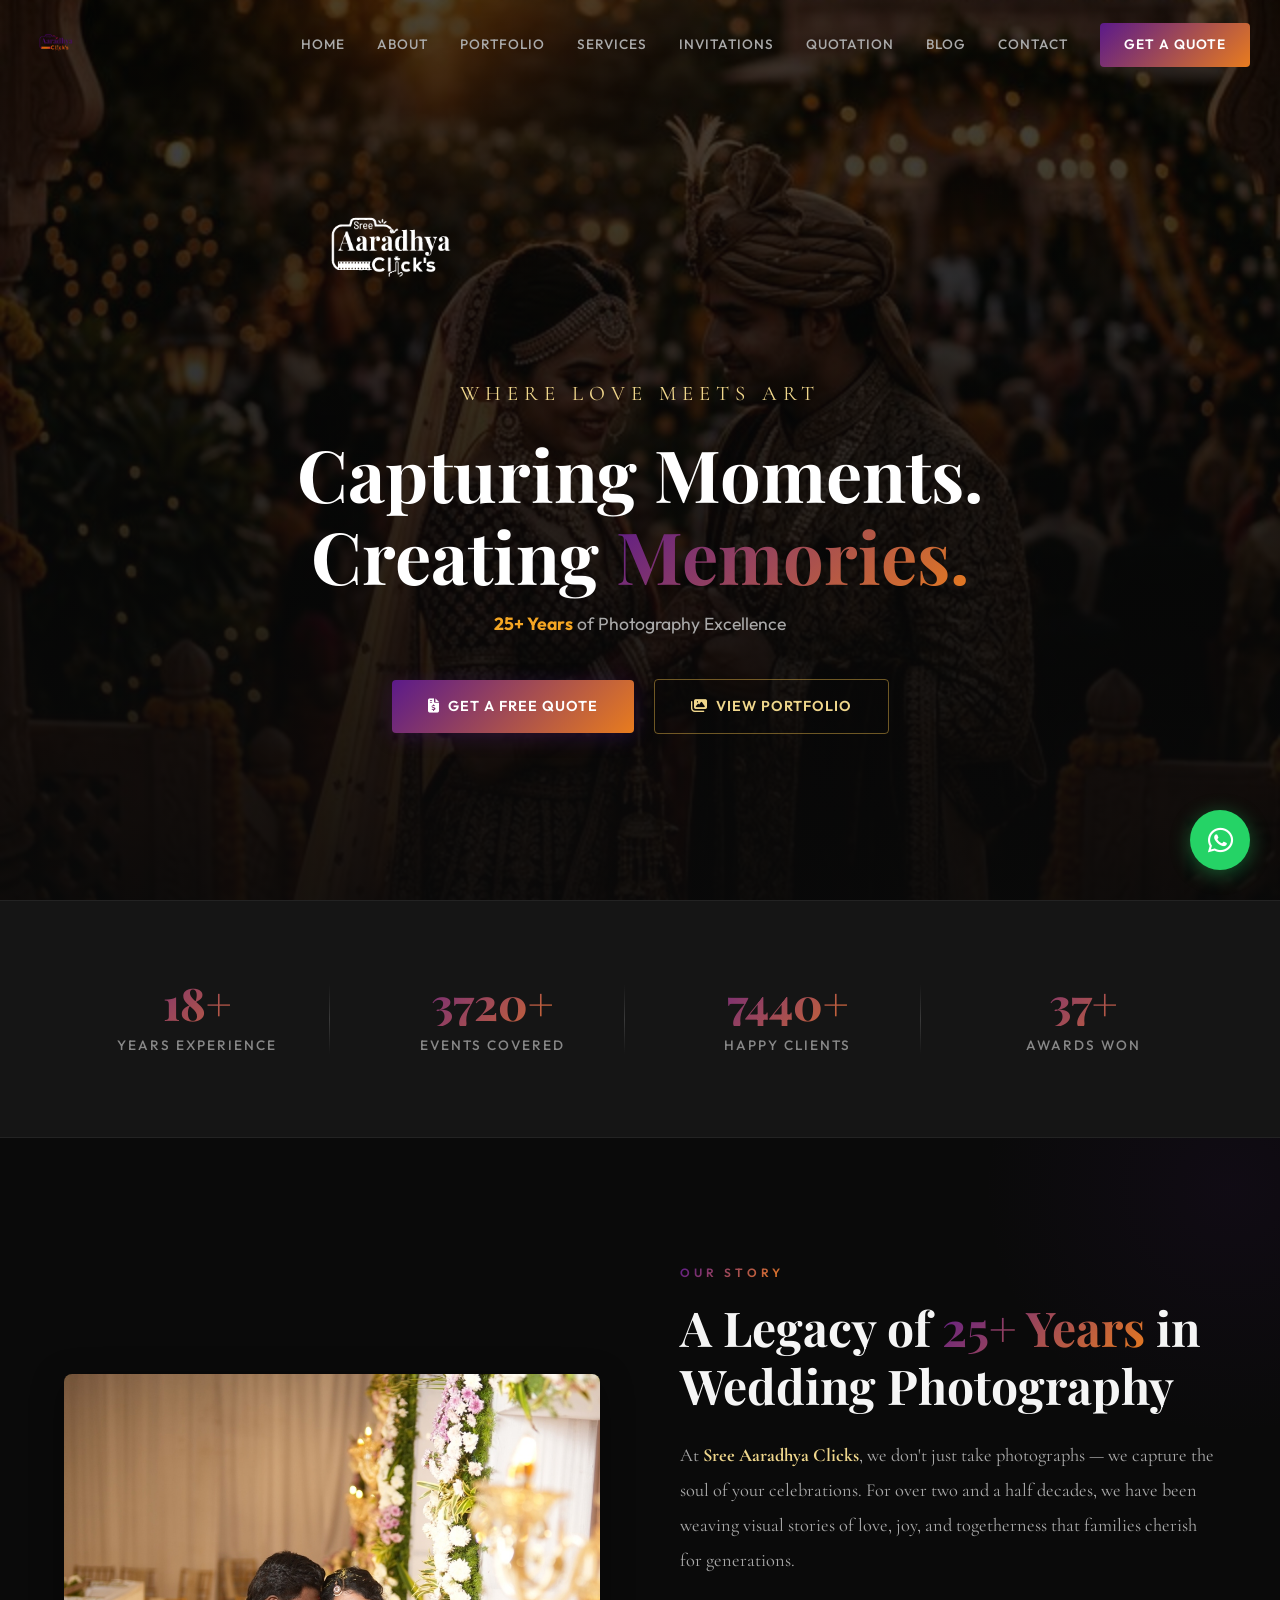
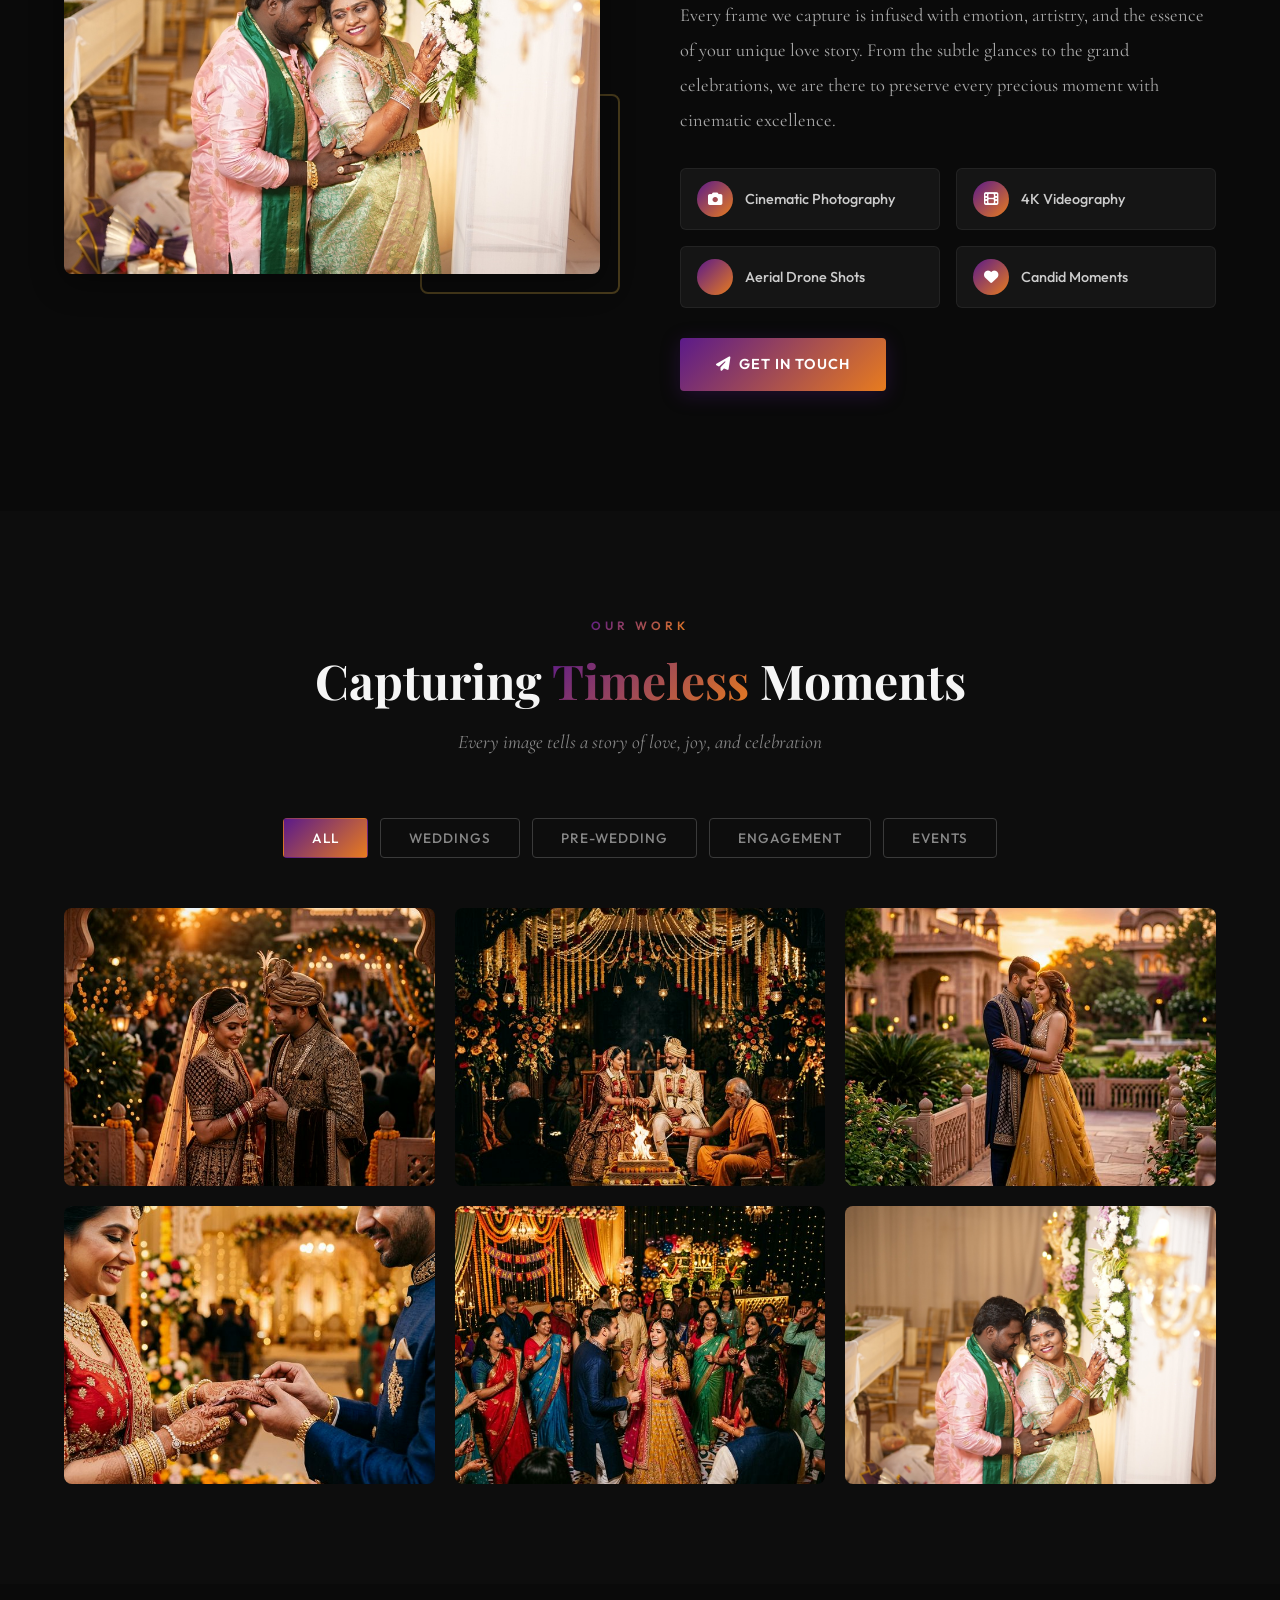
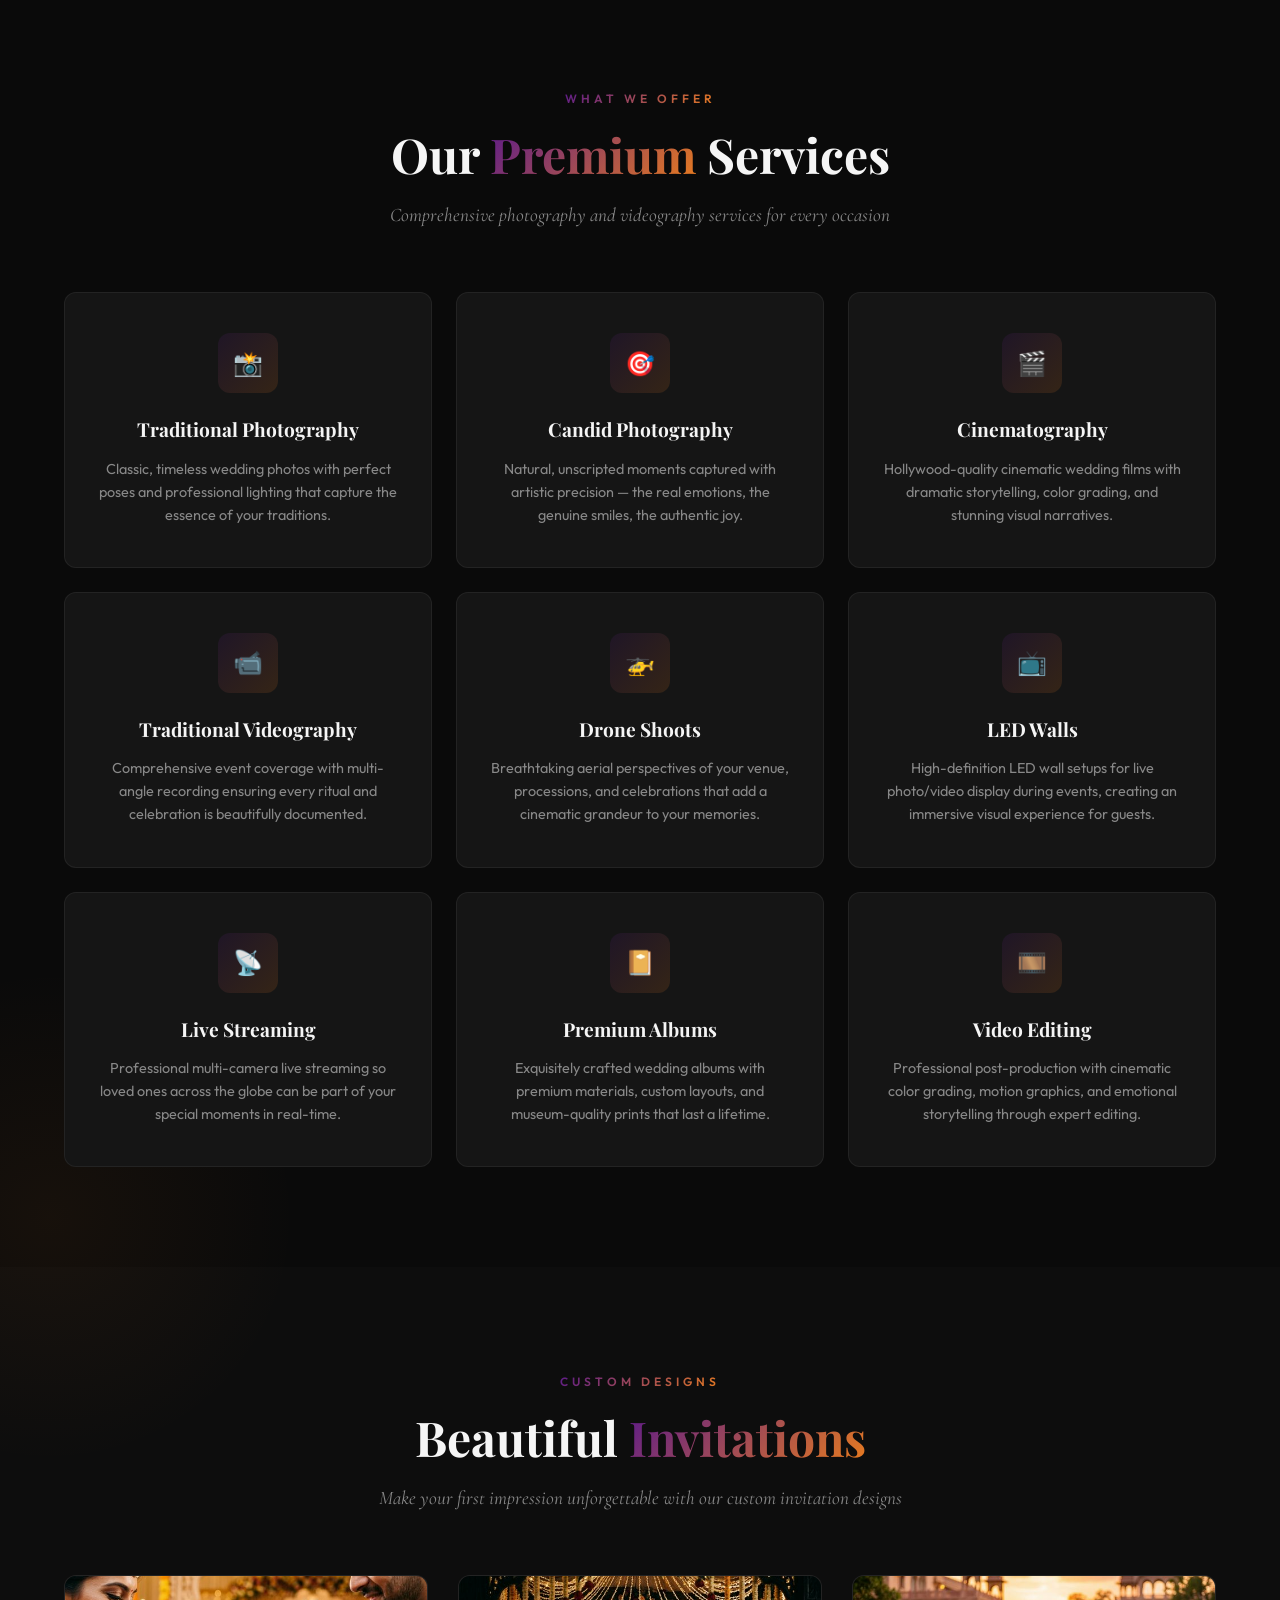
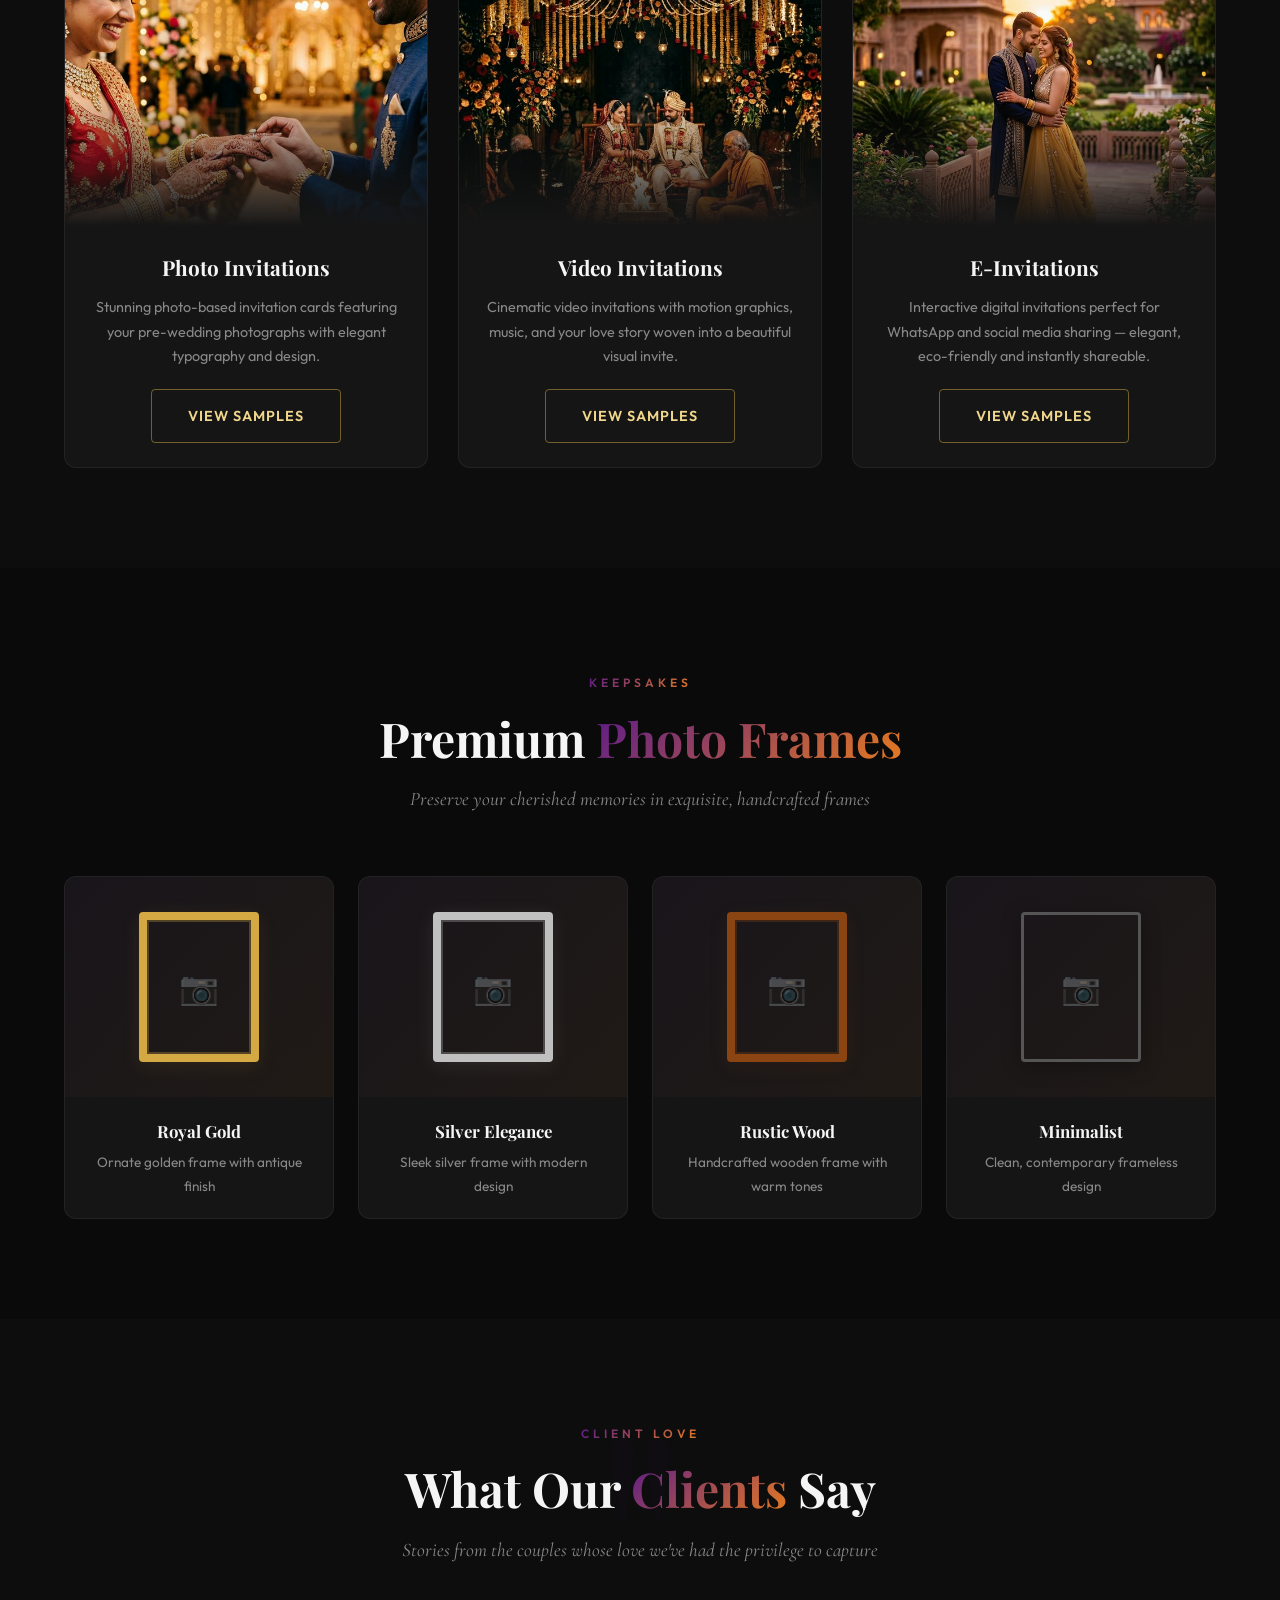
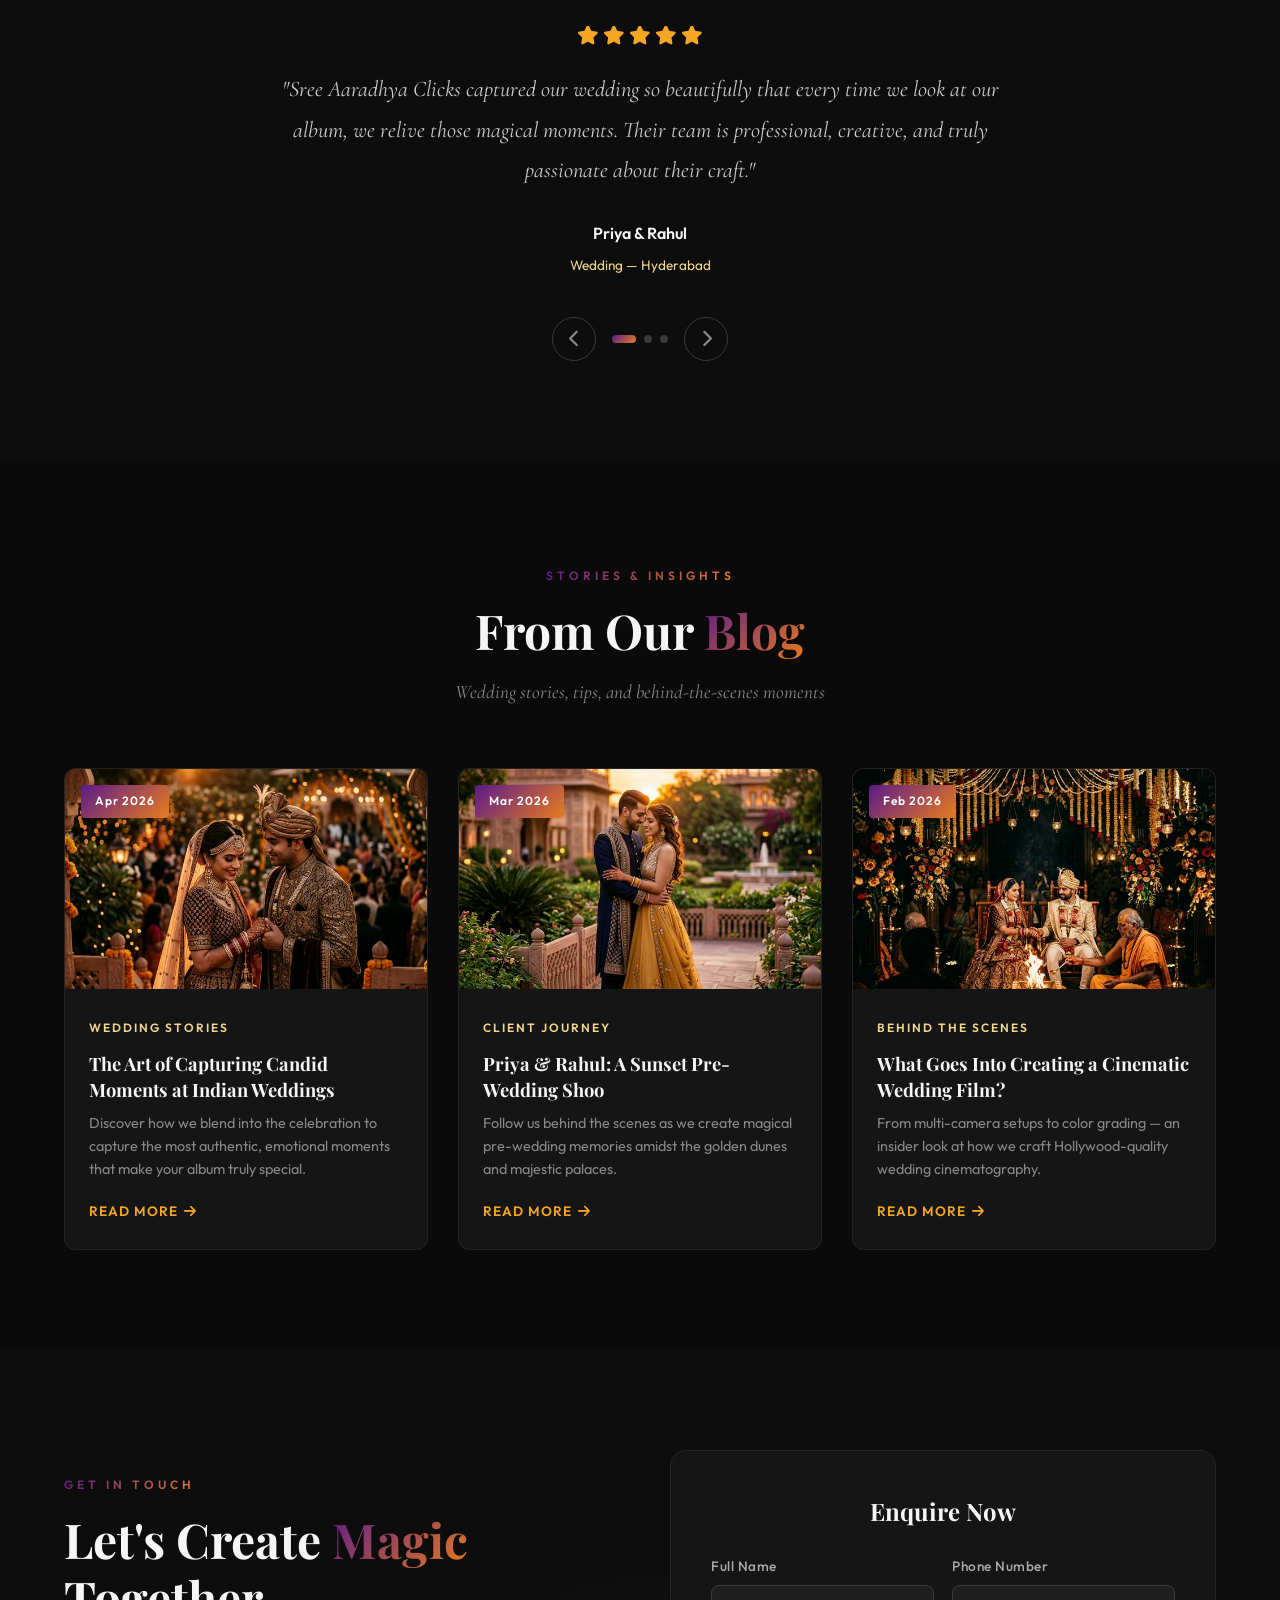
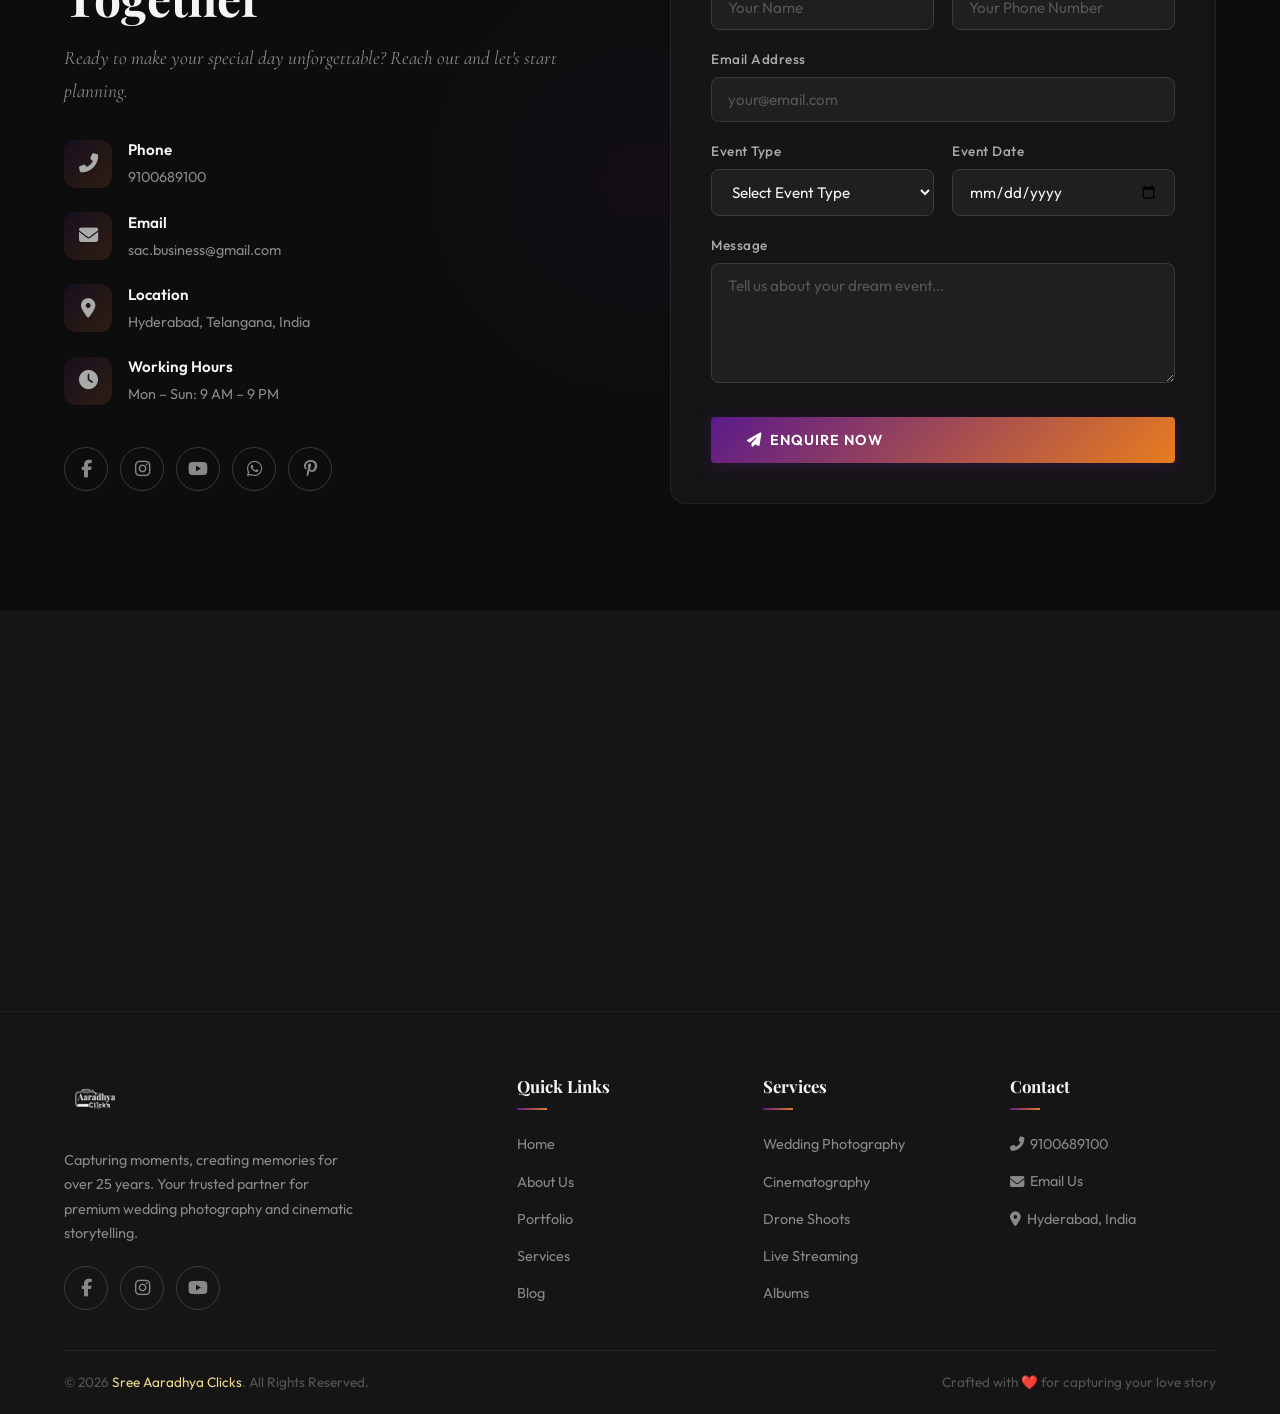
==== index.html @ 4684d549 "Initial commit" ====
<!DOCTYPE html>
<html lang="en">
<head>
  <meta charset="UTF-8">
  <meta name="viewport" content="width=device-width, initial-scale=1.0">
  <title>Sree Aaradhya Clicks | Premium Wedding Photography | 25+ Years of Excellence</title>
  <link rel="shortcut icon" href="assets/logo.png" type="image/png">
  <meta name="description" content="Sree Aaradhya Clicks – 25+ years of premium wedding photography, cinematography, and event coverage. Capturing moments, creating memories.">
  <meta name="keywords" content="wedding photography, cinematic wedding, candid photography, pre-wedding shoot, drone photography, wedding videography, Sree Aaradhya Clicks">
  <meta name="author" content="Sree Aaradhya Clicks">
  <link rel="stylesheet" href="styles.css">
  <link rel="stylesheet" href="https://cdnjs.cloudflare.com/ajax/libs/font-awesome/6.5.1/css/all.min.css">
</head>
<body>

  <!-- Preloader -->
  <div class="preloader" id="preloader">
    <img src="assets/logo.png" alt="Sree Aaradhya Clicks" class="preloader-logo">
    <div class="preloader-bar"><div class="preloader-bar-fill"></div></div>
  </div>

  <!-- Navigation -->
  <nav class="navbar" id="navbar">
    <div class="nav-container">
      <a href="index.html" class="nav-logo"><img src="assets/logo.png" alt="Sree Aaradhya Clicks Logo"></a>
      <div class="nav-links" id="navLinks">
        <a href="/index.html" class="active">Home</a>
        <a href="/about/index.html">About</a>
        <a href="/portfolio/index.html">Portfolio</a>
        <a href="/services/index.html">Services</a>
        <a href="/invitations/index.html">Invitations</a>
        <a href="/quotation/index.html">Quotation</a>
        <a href="/blog/index.html">Blog</a>
        <a href="/contact/index.html">Contact</a>
        <a href="/quotation/index.html" class="nav-cta">Get a Quote</a>
      </div>
      <div class="nav-toggle" id="navToggle"><span></span><span></span><span></span></div>
    </div>
  </nav>

  <!-- HERO SECTION -->
  <section class="hero" id="home">
    <div class="hero-bg"><img src="assets/hero-wedding.png" alt="Cinematic Wedding Photography" id="heroBg"></div>
    <div class="hero-overlay"></div>
    <div class="hero-particles" id="particles"></div>
    <div class="hero-content">
      <img src="assets/logo.png" alt="Sree Aaradhya Clicks" class="hero-logo">
      <p class="hero-tagline">Where Love Meets Art</p>
      <h1 class="hero-title">Capturing Moments.<br>Creating <span class="highlight">Memories.</span></h1>
      <p class="hero-experience"><strong>25+ Years</strong> of Photography Excellence</p>
      <div class="hero-buttons">
        <a href="quotation/index.html" class="btn btn-primary"><i class="fas fa-file-invoice-dollar"></i> Get a Free Quote</a>
        <a href="#portfolio" class="btn btn-outline"><i class="fas fa-images"></i> View Portfolio</a>
      </div>
    </div>
  </section>

  <!-- HIGHLIGHTS BAR -->
  <section class="highlights" id="highlights">
    <div class="container">
      <div class="highlights-grid">
        <div class="highlight-item reveal"><div class="highlight-number" data-count="25">0</div><div class="highlight-label">Years Experience</div></div>
        <div class="highlight-item reveal"><div class="highlight-number" data-count="5000">0</div><div class="highlight-label">Events Covered</div></div>
        <div class="highlight-item reveal"><div class="highlight-number" data-count="10000">0</div><div class="highlight-label">Happy Clients</div></div>
        <div class="highlight-item reveal"><div class="highlight-number" data-count="50">0</div><div class="highlight-label">Awards Won</div></div>
      </div>
    </div>
  </section>

  <!-- ABOUT SECTION -->
  <section class="about" id="about">
    <div class="container">
      <div class="about-grid">
        <div class="about-image-wrapper reveal-left">
          <div class="about-image"><img src="assets/candid-moment.jpg" alt="Sree Aaradhya Clicks - About Us"></div>
          <div class="about-image-accent"></div>
        </div>
        <div class="about-content reveal-right">
          <span class="section-eyebrow">Our Story</span>
          <h2 class="section-title">A Legacy of <span class="gradient-text">25+ Years</span> in Wedding Photography</h2>
          <p class="about-text">At <strong style="color: var(--gold-light);">Sree Aaradhya Clicks</strong>, we don't just take photographs — we capture the soul of your celebrations. For over two and a half decades, we have been weaving visual stories of love, joy, and togetherness that families cherish for generations.</p>
          <p class="about-text">Every frame we capture is infused with emotion, artistry, and the essence of your unique love story. From the subtle glances to the grand celebrations, we are there to preserve every precious moment with cinematic excellence.</p>
          <div class="about-features">
            <div class="about-feature"><div class="about-feature-icon"><i class="fas fa-camera"></i></div><span>Cinematic Photography</span></div>
            <div class="about-feature"><div class="about-feature-icon"><i class="fas fa-film"></i></div><span>4K Videography</span></div>
            <div class="about-feature"><div class="about-feature-icon"><i class="fas fa-drone"></i></div><span>Aerial Drone Shots</span></div>
            <div class="about-feature"><div class="about-feature-icon"><i class="fas fa-heart"></i></div><span>Candid Moments</span></div>
          </div>
          <a href="#enquiry" class="btn btn-primary"><i class="fas fa-paper-plane"></i> Get in Touch</a>
        </div>
      </div>
    </div>
  </section>

  <!-- PORTFOLIO SECTION -->
  <section class="portfolio" id="portfolio">
    <div class="container">
      <div class="section-header reveal">
        <span class="section-eyebrow">Our Work</span>
        <h2 class="section-title">Capturing <span class="gradient-text">Timeless</span> Moments</h2>
        <p class="section-subtitle">Every image tells a story of love, joy, and celebration</p>
      </div>
      <div class="portfolio-filters reveal">
        <button class="filter-btn active" data-filter="all">All</button>
        <button class="filter-btn" data-filter="weddings">Weddings</button>
        <button class="filter-btn" data-filter="prewedding">Pre-Wedding</button>
        <button class="filter-btn" data-filter="engagement">Engagement</button>
        <button class="filter-btn" data-filter="events">Events</button>
      </div>
      <div class="portfolio-grid" id="portfolioGrid">
        <div class="portfolio-item reveal" data-category="weddings">
          <img src="assets/hero-wedding.png" alt="Wedding Photography">
          <div class="portfolio-zoom"><i class="fas fa-expand"></i></div>
          <div class="portfolio-item-overlay"><h4>Royal Wedding</h4><p>Wedding</p></div>
        </div>
        <div class="portfolio-item reveal" data-category="weddings">
          <img src="assets/wedding-ceremony.png" alt="Wedding Ceremony">
          <div class="portfolio-zoom"><i class="fas fa-expand"></i></div>
          <div class="portfolio-item-overlay"><h4>Sacred Ceremony</h4><p>Wedding</p></div>
        </div>
        <div class="portfolio-item reveal" data-category="prewedding">
          <img src="assets/prewedding.png" alt="Pre-Wedding Shoot">
          <div class="portfolio-zoom"><i class="fas fa-expand"></i></div>
          <div class="portfolio-item-overlay"><h4>Sunset Romance</h4><p>Pre-Wedding</p></div>
        </div>
        <div class="portfolio-item reveal" data-category="engagement">
          <img src="assets/engagement.png" alt="Engagement Photography">
          <div class="portfolio-zoom"><i class="fas fa-expand"></i></div>
          <div class="portfolio-item-overlay"><h4>Ring Ceremony</h4><p>Engagement</p></div>
        </div>
        <div class="portfolio-item reveal" data-category="events">
          <img src="assets/event-photography.png" alt="Event Photography">
          <div class="portfolio-zoom"><i class="fas fa-expand"></i></div>
          <div class="portfolio-item-overlay"><h4>Grand Celebration</h4><p>Event</p></div>
        </div>
        <div class="portfolio-item reveal" data-category="weddings">
          <img src="assets/candid-moment.jpg" alt="Candid Wedding Moments">
          <div class="portfolio-zoom"><i class="fas fa-expand"></i></div>
          <div class="portfolio-item-overlay"><h4>Candid Joy</h4><p>Wedding</p></div>
        </div>
      </div>
    </div>
  </section>

  <!-- SERVICES SECTION -->
  <section class="services" id="services">
    <div class="container">
      <div class="section-header reveal">
        <span class="section-eyebrow">What We Offer</span>
        <h2 class="section-title">Our <span class="gradient-text">Premium</span> Services</h2>
        <p class="section-subtitle">Comprehensive photography and videography services for every occasion</p>
      </div>
      <div class="services-grid">
        <div class="service-card reveal"><div class="service-icon">📸</div><h3>Traditional Photography</h3><p>Classic, timeless wedding photos with perfect poses and professional lighting that capture the essence of your traditions.</p></div>
        <div class="service-card reveal"><div class="service-icon">🎯</div><h3>Candid Photography</h3><p>Natural, unscripted moments captured with artistic precision — the real emotions, the genuine smiles, the authentic joy.</p></div>
        <div class="service-card reveal"><div class="service-icon">🎬</div><h3>Cinematography</h3><p>Hollywood-quality cinematic wedding films with dramatic storytelling, color grading, and stunning visual narratives.</p></div>
        <div class="service-card reveal"><div class="service-icon">📹</div><h3>Traditional Videography</h3><p>Comprehensive event coverage with multi-angle recording ensuring every ritual and celebration is beautifully documented.</p></div>
        <div class="service-card reveal"><div class="service-icon">🚁</div><h3>Drone Shoots</h3><p>Breathtaking aerial perspectives of your venue, processions, and celebrations that add a cinematic grandeur to your memories.</p></div>
        <div class="service-card reveal"><div class="service-icon">📺</div><h3>LED Walls</h3><p>High-definition LED wall setups for live photo/video display during events, creating an immersive visual experience for guests.</p></div>
        <div class="service-card reveal"><div class="service-icon">📡</div><h3>Live Streaming</h3><p>Professional multi-camera live streaming so loved ones across the globe can be part of your special moments in real-time.</p></div>
        <div class="service-card reveal"><div class="service-icon">📔</div><h3>Premium Albums</h3><p>Exquisitely crafted wedding albums with premium materials, custom layouts, and museum-quality prints that last a lifetime.</p></div>
        <div class="service-card reveal"><div class="service-icon">🎞️</div><h3>Video Editing</h3><p>Professional post-production with cinematic color grading, motion graphics, and emotional storytelling through expert editing.</p></div>
      </div>
    </div>
  </section>

  <!-- INVITATIONS SECTION -->
  <section class="invitations" id="invitations">
    <div class="container">
      <div class="section-header reveal">
        <span class="section-eyebrow">Custom Designs</span>
        <h2 class="section-title">Beautiful <span class="gradient-text">Invitations</span></h2>
        <p class="section-subtitle">Make your first impression unforgettable with our custom invitation designs</p>
      </div>
      <div class="invitations-grid">
        <div class="invitation-card reveal">
          <div class="invitation-image"><img src="assets/engagement.png" alt="Photo Invitations"></div>
          <div class="invitation-content"><h3>Photo Invitations</h3><p>Stunning photo-based invitation cards featuring your pre-wedding photographs with elegant typography and design.</p><a href="#enquiry" class="btn btn-outline">View Samples</a></div>
        </div>
        <div class="invitation-card reveal">
          <div class="invitation-image"><img src="assets/wedding-ceremony.png" alt="Video Invitations"></div>
          <div class="invitation-content"><h3>Video Invitations</h3><p>Cinematic video invitations with motion graphics, music, and your love story woven into a beautiful visual invite.</p><a href="#enquiry" class="btn btn-outline">View Samples</a></div>
        </div>
        <div class="invitation-card reveal">
          <div class="invitation-image"><img src="assets/prewedding.png" alt="E-Invitations"></div>
          <div class="invitation-content"><h3>E-Invitations</h3><p>Interactive digital invitations perfect for WhatsApp and social media sharing — elegant, eco-friendly and instantly shareable.</p><a href="#enquiry" class="btn btn-outline">View Samples</a></div>
        </div>
      </div>
    </div>
  </section>

  <!-- PHOTO FRAMES SECTION -->
  <section class="frames" id="frames">
    <div class="container">
      <div class="section-header reveal">
        <span class="section-eyebrow">Keepsakes</span>
        <h2 class="section-title">Premium <span class="gradient-text">Photo Frames</span></h2>
        <p class="section-subtitle">Preserve your cherished memories in exquisite, handcrafted frames</p>
      </div>
      <div class="frames-grid">
        <div class="frame-card reveal"><div class="frame-preview"><div class="frame-mock gold-frame"></div></div><div class="frame-info"><h4>Royal Gold</h4><p>Ornate golden frame with antique finish</p></div></div>
        <div class="frame-card reveal"><div class="frame-preview"><div class="frame-mock silver-frame"></div></div><div class="frame-info"><h4>Silver Elegance</h4><p>Sleek silver frame with modern design</p></div></div>
        <div class="frame-card reveal"><div class="frame-preview"><div class="frame-mock wood-frame"></div></div><div class="frame-info"><h4>Rustic Wood</h4><p>Handcrafted wooden frame with warm tones</p></div></div>
        <div class="frame-card reveal"><div class="frame-preview"><div class="frame-mock modern-frame"></div></div><div class="frame-info"><h4>Minimalist</h4><p>Clean, contemporary frameless design</p></div></div>
      </div>
    </div>
  </section>


  <!-- TESTIMONIALS SECTION -->
  <section class="testimonials" id="testimonials">
    <div class="container">
      <div class="section-header reveal">
        <span class="section-eyebrow">Client Love</span>
        <h2 class="section-title">What Our <span class="gradient-text">Clients</span> Say</h2>
        <p class="section-subtitle">Stories from the couples whose love we've had the privilege to capture</p>
      </div>
      <div class="testimonials-slider reveal">
        <div class="testimonial-track" id="testimonialTrack">
          <div class="testimonial-card">
            <div class="testimonial-stars"><i class="fas fa-star"></i><i class="fas fa-star"></i><i class="fas fa-star"></i><i class="fas fa-star"></i><i class="fas fa-star"></i></div>
            <p class="testimonial-text">"Sree Aaradhya Clicks captured our wedding so beautifully that every time we look at our album, we relive those magical moments. Their team is professional, creative, and truly passionate about their craft."</p>
            <div class="testimonial-author"><strong>Priya &amp; Rahul</strong><span>Wedding — Hyderabad</span></div>
          </div>
          <div class="testimonial-card">
            <div class="testimonial-stars"><i class="fas fa-star"></i><i class="fas fa-star"></i><i class="fas fa-star"></i><i class="fas fa-star"></i><i class="fas fa-star"></i></div>
            <p class="testimonial-text">"The cinematic highlights reel they created for our wedding was beyond our expectations. It felt like watching a Bollywood movie! Absolutely worth every penny. Highly recommended!"</p>
            <div class="testimonial-author"><strong>Sneha &amp; Arun</strong><span>Destination Wedding — Vizag</span></div>
          </div>
          <div class="testimonial-card">
            <div class="testimonial-stars"><i class="fas fa-star"></i><i class="fas fa-star"></i><i class="fas fa-star"></i><i class="fas fa-star"></i><i class="fas fa-star"></i></div>
            <p class="testimonial-text">"From our engagement ceremony to the main wedding, Sree Aaradhya Clicks was there to capture every emotion. The drone shots of our venue were absolutely stunning. A truly premium experience!"</p>
            <div class="testimonial-author"><strong>Lakshmi &amp; Venkat</strong><span>Grand Wedding — Vijayawada</span></div>
          </div>
        </div>
        <div class="testimonial-controls">
          <button class="testimonial-btn" id="prevTestimonial"><i class="fas fa-chevron-left"></i></button>
          <div class="testimonial-dots" id="testimonialDots">
            <div class="testimonial-dot active" data-index="0"></div>
            <div class="testimonial-dot" data-index="1"></div>
            <div class="testimonial-dot" data-index="2"></div>
          </div>
          <button class="testimonial-btn" id="nextTestimonial"><i class="fas fa-chevron-right"></i></button>
        </div>
      </div>
    </div>
  </section>

  <!-- BLOG SECTION -->
  <section class="blog" id="blog">
    <div class="container">
      <div class="section-header reveal">
        <span class="section-eyebrow">Stories &amp; Insights</span>
        <h2 class="section-title">From Our <span class="gradient-text">Blog</span></h2>
        <p class="section-subtitle">Wedding stories, tips, and behind-the-scenes moments</p>
      </div>
      <div class="blog-grid">
        <div class="blog-card reveal">
          <div class="blog-image"><img src="assets/hero-wedding.png" alt="Wedding Photography Tips"><span class="blog-date">Apr 2026</span></div>
          <div class="blog-content"><span class="blog-tag">Wedding Stories</span><h3>The Art of Capturing Candid Moments at Indian Weddings</h3><p>Discover how we blend into the celebration to capture the most authentic, emotional moments that make your album truly special.</p><a href="#" class="blog-link">Read More <i class="fas fa-arrow-right"></i></a></div>
        </div>
        <div class="blog-card reveal">
          <div class="blog-image"><img src="assets/prewedding.png" alt="Pre-Wedding Shoot Guide"><span class="blog-date">Mar 2026</span></div>
          <div class="blog-content"><span class="blog-tag">Client Journey</span><h3>Priya &amp; Rahul: A Sunset Pre-Wedding Shoo</h3><p>Follow us behind the scenes as we create magical pre-wedding memories amidst the golden dunes and majestic palaces.</p><a href="#" class="blog-link">Read More <i class="fas fa-arrow-right"></i></a></div>
        </div>
        <div class="blog-card reveal">
          <div class="blog-image"><img src="assets/wedding-ceremony.png" alt="Behind the Scenes"><span class="blog-date">Feb 2026</span></div>
          <div class="blog-content"><span class="blog-tag">Behind The Scenes</span><h3>What Goes Into Creating a Cinematic Wedding Film?</h3><p>From multi-camera setups to color grading — an insider look at how we craft Hollywood-quality wedding cinematography.</p><a href="#" class="blog-link">Read More <i class="fas fa-arrow-right"></i></a></div>
        </div>
      </div>
    </div>
  </section>

  <!-- ENQUIRY & CONTACT SECTION -->
  <section class="enquiry" id="enquiry">
    <div class="container">
      <div class="enquiry-grid">
        <div class="enquiry-info reveal-left">
          <span class="section-eyebrow">Get in Touch</span>
          <h2 class="section-title">Let's Create <span class="gradient-text">Magic</span> Together</h2>
          <p class="section-subtitle">Ready to make your special day unforgettable? Reach out and let's start planning.</p>
          <div class="contact-details">
            <div class="contact-item"><div class="contact-icon"><i class="fas fa-phone-alt"></i></div><div class="contact-item-text"><h4>Phone</h4><p><a href="tel:9100689100">9100689100</a></p></div></div>
            <div class="contact-item"><div class="contact-icon"><i class="fas fa-envelope"></i></div><div class="contact-item-text"><h4>Email</h4><p><a href="mailto:sac.business@gmail.com">sac.business@gmail.com</a></p></div></div>
            <div class="contact-item"><div class="contact-icon"><i class="fas fa-map-marker-alt"></i></div><div class="contact-item-text"><h4>Location</h4><p>Hyderabad, Telangana, India</p></div></div>
            <div class="contact-item"><div class="contact-icon"><i class="fas fa-clock"></i></div><div class="contact-item-text"><h4>Working Hours</h4><p>Mon – Sun: 9 AM – 9 PM</p></div></div>
          </div>
          <div class="social-links">
            <a href="#" class="social-link" aria-label="Facebook"><i class="fab fa-facebook-f"></i></a>
            <a href="#" class="social-link" aria-label="Instagram"><i class="fab fa-instagram"></i></a>
            <a href="#" class="social-link" aria-label="YouTube"><i class="fab fa-youtube"></i></a>
            <a href="#" class="social-link" aria-label="WhatsApp"><i class="fab fa-whatsapp"></i></a>
            <a href="#" class="social-link" aria-label="Pinterest"><i class="fab fa-pinterest-p"></i></a>
          </div>
        </div>
        <div class="enquiry-form reveal-right">
          <h3>Enquire Now</h3>
          <form id="enquiryForm">
            <div class="form-row">
              <div class="form-group"><label for="name">Full Name</label><input type="text" id="name" name="name" placeholder="Your Name" required></div>
              <div class="form-group"><label for="phone">Phone Number</label><input type="tel" id="phone" name="phone" placeholder="Your Phone Number" required></div>
            </div>
            <div class="form-group"><label for="email">Email Address</label><input type="email" id="email" name="email" placeholder="your@email.com" required></div>
            <div class="form-row">
              <div class="form-group"><label for="eventType">Event Type</label>
                <select id="eventType" name="eventType" required>
                  <option value="" disabled selected>Select Event Type</option>
                  <option value="wedding">Wedding</option>
                  <option value="engagement">Engagement</option>
                  <option value="prewedding">Pre-Wedding Shoot</option>
                  <option value="reception">Reception</option>
                  <option value="birthday">Birthday</option>
                  <option value="corporate">Corporate Event</option>
                  <option value="other">Other</option>
                </select>
              </div>
              <div class="form-group"><label for="eventDate">Event Date</label><input type="date" id="eventDate" name="eventDate" required></div>
            </div>
            <div class="form-group"><label for="message">Message</label><textarea id="message" name="message" placeholder="Tell us about your dream event..." rows="4"></textarea></div>
            <button type="submit" class="btn btn-primary form-submit"><i class="fas fa-paper-plane"></i> Enquire Now</button>
          </form>
        </div>
      </div>
    </div>
  </section>

  <!-- MAP SECTION -->
  <section class="map-section">
    <iframe src="https://www.google.com/maps/embed?pb=!1m18!1m12!1m3!1d243647.3160!2d78.2674!3d17.3850!2m3!1f0!2f0!3f0!3m2!1i1024!2i768!4f13.1!3m3!1m2!1s0x3bcb99daeaebd2c7%3A0xae93b78392bafbc2!2sHyderabad%2C%20Telangana!5e0!3m2!1sen!2sin!4v1234567890" width="100%" height="100%" style="border:0; filter: grayscale(80%) invert(92%) contrast(85%);" allowfullscreen="" loading="lazy" title="Sree Aaradhya Clicks Location"></iframe>
  </section>

  <!-- FOOTER -->
  <footer class="footer" id="footer">
    <div class="container">
      <div class="footer-grid">
        <div class="footer-brand">
          <img src="assets/logo.png" alt="Sree Aaradhya Clicks" class="footer-logo">
          <p>Capturing moments, creating memories for over 25 years. Your trusted partner for premium wedding photography and cinematic storytelling.</p>
          <div class="social-links">
            <a href="#" class="social-link" aria-label="Facebook"><i class="fab fa-facebook-f"></i></a>
            <a href="#" class="social-link" aria-label="Instagram"><i class="fab fa-instagram"></i></a>
            <a href="#" class="social-link" aria-label="YouTube"><i class="fab fa-youtube"></i></a>
          </div>
        </div>
        <div class="footer-column"><h4>Quick Links</h4><ul><li><a href="#home">Home</a></li><li><a href="#about">About Us</a></li><li><a href="#portfolio">Portfolio</a></li><li><a href="#services">Services</a></li><li><a href="#blog">Blog</a></li></ul></div>
        <div class="footer-column"><h4>Services</h4><ul><li><a href="#services">Wedding Photography</a></li><li><a href="#services">Cinematography</a></li><li><a href="#services">Drone Shoots</a></li><li><a href="#services">Live Streaming</a></li><li><a href="#services">Albums</a></li></ul></div>
        <div class="footer-column"><h4>Contact</h4><ul><li><a href="tel:9100689100"><i class="fas fa-phone-alt"></i> 9100689100</a></li><li><a href="mailto:sac.business@gmail.com"><i class="fas fa-envelope"></i> Email Us</a></li><li><a href="#"><i class="fas fa-map-marker-alt"></i> Hyderabad, India</a></li></ul></div>
      </div>
      <div class="footer-bottom">
        <p>&copy; 2026 <a href="#home">Sree Aaradhya Clicks</a>. All Rights Reserved.</p>
        <p>Crafted with ❤️ for capturing your love story</p>
      </div>
    </div>
  </footer>

  <!-- WHATSAPP FLOAT -->
  <a href="https://wa.me/919100689100" target="_blank" class="whatsapp-float" aria-label="Chat on WhatsApp" id="whatsappFloat"><i class="fab fa-whatsapp"></i></a>

  <!-- LIGHTBOX -->
  <div class="lightbox" id="lightbox">
    <div class="lightbox-close" id="lightboxClose"><i class="fas fa-times"></i></div>
    <img src="" alt="Gallery Preview" id="lightboxImg">
  </div>

  <script src="script.js"></script>
</body>
</html>
---- styles.css ----
/* ========================================
   SREE AARADHYA CLICKS - Premium Wedding Photography
   Design System & Styles
   ======================================== */

/* Google Fonts */
@import url('https://fonts.googleapis.com/css2?family=Playfair+Display:ital,wght@0,400;0,500;0,600;0,700;0,800;1,400;1,500;1,600&family=Cormorant+Garamond:ital,wght@0,300;0,400;0,500;0,600;0,700;1,300;1,400&family=Outfit:wght@100;200;300;400;500;600;700;800&display=swap');

/* ---- CSS Custom Properties ---- */
:root {
  /* Brand Colors - Purple + Orange Gradient */
  --purple-deep: #3a0e56;
  --purple-brand: #5b1a8a;
  --purple-light: #7b3aaf;
  --purple-glow: #9b59c5;
  --orange-brand: #e87c1e;
  --orange-light: #f5a623;
  --orange-glow: #ffbf47;
  --gold: #d4a843;
  --gold-light: #f0d78c;
  
  /* Neutral Palette */
  --black: #0a0a0a;
  --black-light: #111111;
  --dark-bg: #0d0d0d;
  --dark-card: #151515;
  --dark-card-hover: #1c1c1c;
  --dark-surface: #1a1a1a;
  --gray-900: #1f1f1f;
  --gray-800: #2a2a2a;
  --gray-700: #3a3a3a;
  --gray-600: #555555;
  --gray-400: #888888;
  --gray-300: #aaaaaa;
  --gray-200: #cccccc;
  --white: #f5f5f5;
  --white-pure: #ffffff;
  
  /* Gradients */
  --gradient-brand: linear-gradient(135deg, var(--purple-brand) 0%, var(--orange-brand) 100%);
  --gradient-brand-hover: linear-gradient(135deg, var(--purple-light) 0%, var(--orange-light) 100%);
  --gradient-gold: linear-gradient(135deg, var(--gold) 0%, var(--orange-light) 100%);
  --gradient-dark: linear-gradient(180deg, rgba(10,10,10,0) 0%, rgba(10,10,10,0.95) 100%);
  --gradient-overlay: linear-gradient(180deg, rgba(10,10,10,0.3) 0%, rgba(10,10,10,0.85) 100%);
  
  /* Typography */
  --font-display: 'Playfair Display', Georgia, serif;
  --font-elegant: 'Cormorant Garamond', Georgia, serif;
  --font-body: 'Outfit', 'Segoe UI', sans-serif;
  
  /* Spacing */
  --section-padding: 100px 0;
  --container-width: 1200px;
  --container-padding: 0 24px;
  
  /* Borders & Shadows */
  --border-subtle: 1px solid rgba(255,255,255,0.06);
  --border-gold: 1px solid rgba(212,168,67,0.3);
  --shadow-card: 0 8px 32px rgba(0,0,0,0.4);
  --shadow-glow-purple: 0 0 40px rgba(91,26,138,0.3);
  --shadow-glow-orange: 0 0 40px rgba(232,124,30,0.2);
  
  /* Transitions */
  --transition-fast: 0.2s cubic-bezier(0.4, 0, 0.2, 1);
  --transition-smooth: 0.4s cubic-bezier(0.4, 0, 0.2, 1);
  --transition-slow: 0.6s cubic-bezier(0.4, 0, 0.2, 1);
}

/* ---- Reset & Base ---- */
*, *::before, *::after {
  margin: 0;
  padding: 0;
  box-sizing: border-box;
}

html {
  scroll-behavior: smooth;
  scroll-padding-top: 80px;
  font-size: 16px;
}

body {
  font-family: var(--font-body);
  background-color: var(--black);
  color: var(--gray-300);
  line-height: 1.7;
  overflow-x: hidden;
  -webkit-font-smoothing: antialiased;
  -moz-osx-font-smoothing: grayscale;
}

img {
  max-width: 100%;
  height: auto;
  display: block;
}

a {
  text-decoration: none;
  color: inherit;
  transition: color var(--transition-fast);
}

ul, ol {
  list-style: none;
}

button {
  border: none;
  cursor: pointer;
  font-family: inherit;
  background: none;
}

/* ---- Utility Classes ---- */
.container {
  max-width: var(--container-width);
  margin: 0 auto;
  padding: var(--container-padding);
}

.section-header {
  text-align: center;
  margin-bottom: 60px;
}

.section-eyebrow {
  font-family: var(--font-body);
  font-size: 0.75rem;
  font-weight: 600;
  letter-spacing: 4px;
  text-transform: uppercase;
  background: var(--gradient-brand);
  -webkit-background-clip: text;
  -webkit-text-fill-color: transparent;
  background-clip: text;
  margin-bottom: 16px;
  display: inline-block;
}

.section-title {
  font-family: var(--font-display);
  font-size: clamp(2rem, 4vw, 3rem);
  font-weight: 700;
  color: var(--white);
  line-height: 1.2;
  margin-bottom: 16px;
}

.section-subtitle {
  font-family: var(--font-elegant);
  font-size: 1.2rem;
  color: var(--gray-400);
  max-width: 600px;
  margin: 0 auto;
  font-style: italic;
}

.gradient-text {
  background: var(--gradient-brand);
  -webkit-background-clip: text;
  -webkit-text-fill-color: transparent;
  background-clip: text;
}

/* ---- Buttons ---- */
.btn {
  display: inline-flex;
  align-items: center;
  gap: 8px;
  padding: 14px 36px;
  font-family: var(--font-body);
  font-size: 0.9rem;
  font-weight: 600;
  letter-spacing: 1px;
  text-transform: uppercase;
  border-radius: 4px;
  transition: all var(--transition-smooth);
  position: relative;
  overflow: hidden;
}

.btn::before {
  content: '';
  position: absolute;
  top: 0;
  left: -100%;
  width: 100%;
  height: 100%;
  background: linear-gradient(90deg, transparent, rgba(255,255,255,0.15), transparent);
  transition: left 0.5s ease;
}

.btn:hover::before {
  left: 100%;
}

.btn-primary {
  background: var(--gradient-brand);
  color: var(--white-pure);
  box-shadow: 0 4px 20px rgba(91,26,138,0.3);
}

.btn-primary:hover {
  background: var(--gradient-brand-hover);
  box-shadow: 0 6px 30px rgba(91,26,138,0.5);
  transform: translateY(-2px);
}

.btn-outline {
  border: 1px solid rgba(212,168,67,0.5);
  color: var(--gold-light);
  background: transparent;
}

.btn-outline:hover {
  border-color: var(--gold);
  background: rgba(212,168,67,0.1);
  transform: translateY(-2px);
}

.btn-gold {
  background: var(--gradient-gold);
  color: var(--black);
  font-weight: 700;
}

.btn-gold:hover {
  box-shadow: 0 6px 30px rgba(212,168,67,0.4);
  transform: translateY(-2px);
}

/* ---- Preloader ---- */
.preloader {
  position: fixed;
  top: 0;
  left: 0;
  width: 100%;
  height: 100%;
  background: var(--black);
  display: flex;
  flex-direction: column;
  align-items: center;
  justify-content: center;
  z-index: 10000;
  transition: opacity 0.6s ease, visibility 0.6s ease;
}

.preloader.hidden {
  opacity: 0;
  visibility: hidden;
}

.preloader-logo {
  width: 120px;
  height: auto;
  margin-bottom: 30px;
  animation: preloaderPulse 1.5s ease-in-out infinite;
  filter: brightness(0) invert(1); /* Makes the logo pure white */
}

.preloader-bar {
  width: 200px;
  height: 2px;
  background: var(--gray-800);
  border-radius: 2px;
  overflow: hidden;
}

.preloader-bar-fill {
  width: 0;
  height: 100%;
  background: var(--gradient-brand);
  border-radius: 2px;
  animation: preloaderFill 2s ease forwards;
}

@keyframes preloaderPulse {
  0%, 100% { opacity: 0.6; transform: scale(1); }
  50% { opacity: 1; transform: scale(1.05); }
}

@keyframes preloaderFill {
  to { width: 100%; }
}

/* ---- Navigation ---- */
.navbar {
  position: fixed;
  top: 0;
  left: 0;
  width: 100%;
  z-index: 1000;
  padding: 20px 0;
  transition: all var(--transition-smooth);
}

.navbar.scrolled {
  padding: 10px 0;
  background: rgba(10,10,10,0.95);
  backdrop-filter: blur(20px);
  -webkit-backdrop-filter: blur(20px);
  border-bottom: var(--border-subtle);
}

.nav-container {
  max-width: 1400px;
  margin: 0 auto;
  padding: 0 30px;
  display: flex;
  align-items: center;
  justify-content: space-between;
}

.nav-logo {
  display: flex;
  align-items: center;
  gap: 12px;
}

.nav-logo img {
  height: 50px;
  width: auto;
  transition: height var(--transition-smooth);
}

.navbar.scrolled .nav-logo img {
  height: 40px;
}

.nav-links {
  display: flex;
  align-items: center;
  gap: 32px;
}

.nav-links a {
  font-size: 0.85rem;
  font-weight: 500;
  letter-spacing: 1px;
  text-transform: uppercase;
  color: var(--gray-300);
  position: relative;
  padding: 4px 0;
}

.nav-links a::after {
  content: '';
  position: absolute;
  bottom: -2px;
  left: 0;
  width: 0;
  height: 2px;
  background: var(--gradient-brand);
  transition: width var(--transition-smooth);
}

.nav-links a:hover,
.nav-links a.active {
  color: var(--white);
}

.nav-links a:hover::after,
.nav-links a.active::after {
  width: 100%;
}

.nav-cta {
  padding: 10px 24px !important;
  background: var(--gradient-brand) !important;
  color: var(--white-pure) !important;
  border-radius: 4px !important;
  letter-spacing: 1px !important;
  font-weight: 600 !important;
}

.nav-cta::after {
  display: none !important;
}

.nav-cta:hover {
  box-shadow: 0 4px 20px rgba(91,26,138,0.4) !important;
}

/* Mobile Menu Toggle */
.nav-toggle {
  display: none;
  flex-direction: column;
  gap: 5px;
  padding: 4px;
  cursor: pointer;
  z-index: 1001;
}

.nav-toggle span {
  display: block;
  width: 28px;
  height: 2px;
  background: var(--white);
  transition: all var(--transition-fast);
  border-radius: 2px;
}

.nav-toggle.active span:nth-child(1) {
  transform: rotate(45deg) translate(5px, 5px);
}

.nav-toggle.active span:nth-child(2) {
  opacity: 0;
}

.nav-toggle.active span:nth-child(3) {
  transform: rotate(-45deg) translate(5px, -5px);
}

/* ---- Hero Section ---- */
.hero {
  position: relative;
  width: 100%;
  height: 100vh;
  min-height: 700px;
  display: flex;
  align-items: center;
  justify-content: center;
  overflow: hidden;
}

.hero-bg {
  position: absolute;
  top: 0;
  left: 0;
  width: 100%;
  height: 100%;
  z-index: 0;
}

.hero-bg img {
  width: 100%;
  height: 100%;
  object-fit: cover;
  filter: brightness(0.4);
  animation: heroZoom 20s ease-in-out infinite alternate;
}

@keyframes heroZoom {
  0% { transform: scale(1); }
  100% { transform: scale(1.08); }
}

.hero-overlay {
  position: absolute;
  top: 0;
  left: 0;
  width: 100%;
  height: 100%;
  background: var(--gradient-overlay);
  z-index: 1;
}

.hero-particles {
  position: absolute;
  top: 0;
  left: 0;
  width: 100%;
  height: 100%;
  z-index: 2;
  pointer-events: none;
}

.particle {
  position: absolute;
  width: 3px;
  height: 3px;
  background: var(--gold-light);
  border-radius: 50%;
  opacity: 0;
  animation: particleFloat 8s ease-in-out infinite;
}

@keyframes particleFloat {
  0% { opacity: 0; transform: translateY(100vh) scale(0); }
  20% { opacity: 0.6; }
  80% { opacity: 0.3; }
  100% { opacity: 0; transform: translateY(-20px) scale(1); }
}

.hero-content {
  position: relative;
  z-index: 3;
  text-align: center;
  max-width: 800px;
  padding: 0 24px;
}

.hero-logo {
  width: 180px;
  margin-bottom: 30px;
  animation: fadeInDown 1s ease 0.5s backwards;
  filter: brightness(0) invert(1);
}

.hero-tagline {
  font-family: var(--font-elegant);
  font-size: clamp(1rem, 2vw, 1.3rem);
  letter-spacing: 6px;
  text-transform: uppercase;
  color: var(--gold-light);
  margin-bottom: 20px;
  animation: fadeInDown 1s ease 0.5s backwards;
}

.hero-title {
  font-family: var(--font-display);
  font-size: clamp(2.5rem, 6vw, 4.5rem);
  font-weight: 700;
  color: var(--white-pure);
  line-height: 1.15;
  margin-bottom: 12px;
  animation: fadeInUp 1s ease 0.7s backwards;
}

.hero-title .highlight {
  background: var(--gradient-brand);
  -webkit-background-clip: text;
  -webkit-text-fill-color: transparent;
  background-clip: text;
}

.hero-experience {
  font-family: var(--font-body);
  font-size: 1.1rem;
  color: var(--gray-300);
  margin-bottom: 40px;
  animation: fadeInUp 1s ease 0.9s backwards;
}

.hero-experience strong {
  color: var(--orange-light);
  font-weight: 700;
}

.hero-buttons {
  display: flex;
  align-items: center;
  justify-content: center;
  gap: 20px;
  flex-wrap: wrap;
  animation: fadeInUp 1s ease 1.1s backwards;
}

.hero-scroll {
  position: absolute;
  bottom: 40px;
  left: 50%;
  transform: translateX(-50%);
  z-index: 3;
  display: flex;
  flex-direction: column;
  align-items: center;
  gap: 8px;
  animation: fadeInUp 1s ease 1.5s backwards;
}

.hero-scroll span {
  font-size: 0.7rem;
  letter-spacing: 3px;
  text-transform: uppercase;
  color: var(--gray-400);
}

.scroll-line {
  width: 1px;
  height: 40px;
  background: var(--gray-700);
  position: relative;
  overflow: hidden;
}

.scroll-line::after {
  content: '';
  position: absolute;
  top: -100%;
  left: 0;
  width: 100%;
  height: 50%;
  background: var(--gradient-brand);
  animation: scrollLine 2s ease infinite;
}

@keyframes scrollLine {
  0% { top: -50%; }
  100% { top: 100%; }
}

/* ---- Highlights Bar ---- */
.highlights {
  position: relative;
  padding: 60px 0;
  background: var(--dark-card);
  border-top: var(--border-subtle);
  border-bottom: var(--border-subtle);
}

.highlights-grid {
  display: grid;
  grid-template-columns: repeat(4, 1fr);
  gap: 30px;
}

.highlight-item {
  text-align: center;
  padding: 20px;
  position: relative;
}

.highlight-item:not(:last-child)::after {
  content: '';
  position: absolute;
  right: 0;
  top: 20%;
  height: 60%;
  width: 1px;
  background: linear-gradient(180deg, transparent, var(--gray-700), transparent);
}

.highlight-number {
  font-family: var(--font-display);
  font-size: 2.8rem;
  font-weight: 800;
  background: var(--gradient-brand);
  -webkit-background-clip: text;
  -webkit-text-fill-color: transparent;
  background-clip: text;
  line-height: 1;
  margin-bottom: 8px;
}

.highlight-label {
  font-size: 0.85rem;
  font-weight: 500;
  color: var(--gray-400);
  text-transform: uppercase;
  letter-spacing: 2px;
}

/* ---- About Section ---- */
.about {
  padding: var(--section-padding);
  position: relative;
  overflow: hidden;
}

.about::before {
  content: '';
  position: absolute;
  top: -200px;
  right: -200px;
  width: 500px;
  height: 500px;
  background: radial-gradient(circle, rgba(91,26,138,0.08) 0%, transparent 70%);
  pointer-events: none;
}

.about-grid {
  display: grid;
  grid-template-columns: 1fr 1fr;
  gap: 80px;
  align-items: center;
}

.about-image-wrapper {
  position: relative;
}

.about-image {
  border-radius: 8px;
  overflow: hidden;
  position: relative;
  box-shadow: var(--shadow-card);
}

.about-image img {
  width: 100%;
  height: 500px;
  object-fit: cover;
  transition: transform var(--transition-slow);
}

.about-image:hover img {
  transform: scale(1.03);
}

.about-image-accent {
  position: absolute;
  bottom: -20px;
  right: -20px;
  width: 200px;
  height: 200px;
  border: 2px solid rgba(212,168,67,0.3);
  border-radius: 8px;
  z-index: -1;
}

.about-content {
  padding: 20px 0;
}

.about-content .section-eyebrow {
  text-align: left;
}

.about-content .section-title {
  text-align: left;
  margin-bottom: 24px;
}

.about-text {
  font-family: var(--font-elegant);
  font-size: 1.15rem;
  color: var(--gray-300);
  line-height: 1.9;
  margin-bottom: 20px;
}

.about-features {
  display: grid;
  grid-template-columns: 1fr 1fr;
  gap: 16px;
  margin: 30px 0;
}

.about-feature {
  display: flex;
  align-items: center;
  gap: 12px;
  padding: 12px 16px;
  background: var(--dark-card);
  border-radius: 6px;
  border: var(--border-subtle);
}

.about-feature-icon {
  width: 36px;
  height: 36px;
  display: flex;
  align-items: center;
  justify-content: center;
  border-radius: 50%;
  background: var(--gradient-brand);
  color: var(--white-pure);
  font-size: 0.9rem;
  flex-shrink: 0;
}

.about-feature span {
  font-size: 0.9rem;
  font-weight: 500;
  color: var(--gray-200);
}

/* ---- Portfolio / Gallery Section ---- */
.portfolio {
  padding: var(--section-padding);
  background: var(--dark-bg);
}

.portfolio-filters {
  display: flex;
  align-items: center;
  justify-content: center;
  gap: 12px;
  margin-bottom: 50px;
  flex-wrap: wrap;
}

.filter-btn {
  padding: 10px 28px;
  font-size: 0.85rem;
  font-weight: 500;
  letter-spacing: 1px;
  text-transform: uppercase;
  color: var(--gray-400);
  border: 1px solid var(--gray-700);
  border-radius: 4px;
  transition: all var(--transition-smooth);
  cursor: pointer;
}

.filter-btn:hover {
  color: var(--white);
  border-color: var(--gray-600);
}

.filter-btn.active {
  background: var(--gradient-brand);
  color: var(--white-pure);
  border-color: transparent;
}

.portfolio-grid {
  display: grid;
  grid-template-columns: repeat(3, 1fr);
  gap: 20px;
}

.portfolio-item {
  position: relative;
  border-radius: 8px;
  overflow: hidden;
  cursor: pointer;
  aspect-ratio: 4/3;
  group: true;
}

.portfolio-item img {
  width: 100%;
  height: 100%;
  object-fit: cover;
  transition: transform var(--transition-slow), filter var(--transition-smooth);
}

.portfolio-item:hover img {
  transform: scale(1.08);
  filter: brightness(0.7);
}

.portfolio-item-overlay {
  position: absolute;
  bottom: 0;
  left: 0;
  right: 0;
  padding: 30px 20px 20px;
  background: linear-gradient(0deg, rgba(0,0,0,0.9) 0%, transparent 100%);
  transform: translateY(100%);
  transition: transform var(--transition-smooth);
}

.portfolio-item:hover .portfolio-item-overlay {
  transform: translateY(0);
}

.portfolio-item-overlay h4 {
  font-family: var(--font-display);
  font-size: 1.1rem;
  color: var(--white);
  margin-bottom: 4px;
}

.portfolio-item-overlay p {
  font-size: 0.8rem;
  color: var(--gold-light);
  text-transform: uppercase;
  letter-spacing: 2px;
}

.portfolio-zoom {
  position: absolute;
  top: 50%;
  left: 50%;
  transform: translate(-50%, -50%) scale(0);
  width: 50px;
  height: 50px;
  display: flex;
  align-items: center;
  justify-content: center;
  background: var(--gradient-brand);
  border-radius: 50%;
  color: var(--white-pure);
  font-size: 1.2rem;
  transition: transform var(--transition-smooth);
  opacity: 0;
}

.portfolio-item:hover .portfolio-zoom {
  transform: translate(-50%, -50%) scale(1);
  opacity: 1;
}

/* ---- Services Section ---- */
.services {
  padding: var(--section-padding);
  position: relative;
}

.services::before {
  content: '';
  position: absolute;
  bottom: -200px;
  left: -200px;
  width: 500px;
  height: 500px;
  background: radial-gradient(circle, rgba(232,124,30,0.06) 0%, transparent 70%);
  pointer-events: none;
}

.services-grid {
  display: grid;
  grid-template-columns: repeat(3, 1fr);
  gap: 24px;
}

.service-card {
  background: var(--dark-card);
  border: var(--border-subtle);
  border-radius: 12px;
  padding: 40px 30px;
  text-align: center;
  transition: all var(--transition-smooth);
  position: relative;
  overflow: hidden;
}

.service-card::before {
  content: '';
  position: absolute;
  top: 0;
  left: 0;
  width: 100%;
  height: 3px;
  background: var(--gradient-brand);
  transform: scaleX(0);
  transition: transform var(--transition-smooth);
}

.service-card:hover::before {
  transform: scaleX(1);
}

.service-card:hover {
  background: var(--dark-card-hover);
  transform: translateY(-8px);
  box-shadow: var(--shadow-card);
  border-color: rgba(91,26,138,0.2);
}

.service-icon {
  width: 60px;
  height: 60px;
  margin: 0 auto 20px;
  display: flex;
  align-items: center;
  justify-content: center;
  border-radius: 12px;
  background: linear-gradient(135deg, rgba(91,26,138,0.15), rgba(232,124,30,0.15));
  font-size: 1.5rem;
  transition: all var(--transition-smooth);
}

.service-card:hover .service-icon {
  background: var(--gradient-brand);
  transform: scale(1.1);
}

.service-card h3 {
  font-family: var(--font-display);
  font-size: 1.2rem;
  color: var(--white);
  margin-bottom: 12px;
}

.service-card p {
  font-size: 0.9rem;
  color: var(--gray-400);
  line-height: 1.6;
}

/* ---- Invitations Section ---- */
.invitations {
  padding: var(--section-padding);
  background: var(--dark-bg);
}

.invitations-grid {
  display: grid;
  grid-template-columns: repeat(3, 1fr);
  gap: 30px;
}

.invitation-card {
  position: relative;
  border-radius: 12px;
  overflow: hidden;
  background: var(--dark-card);
  border: var(--border-subtle);
  transition: all var(--transition-smooth);
}

.invitation-card:hover {
  transform: translateY(-8px);
  box-shadow: var(--shadow-card);
}

.invitation-image {
  height: 250px;
  overflow: hidden;
  position: relative;
}

.invitation-image::after {
  content: '';
  position: absolute;
  bottom: 0;
  left: 0;
  width: 100%;
  height: 50%;
  background: linear-gradient(transparent, var(--dark-card));
}

.invitation-image img {
  width: 100%;
  height: 100%;
  object-fit: cover;
  transition: transform var(--transition-slow);
}

.invitation-card:hover .invitation-image img {
  transform: scale(1.05);
}

.invitation-content {
  padding: 24px;
  text-align: center;
}

.invitation-content h3 {
  font-family: var(--font-display);
  font-size: 1.3rem;
  color: var(--white);
  margin-bottom: 10px;
}

.invitation-content p {
  font-size: 0.9rem;
  color: var(--gray-400);
  margin-bottom: 20px;
}

/* ---- Photo Frames Section ---- */
.frames {
  padding: var(--section-padding);
}

.frames-grid {
  display: grid;
  grid-template-columns: repeat(4, 1fr);
  gap: 24px;
}

.frame-card {
  background: var(--dark-card);
  border: var(--border-subtle);
  border-radius: 12px;
  overflow: hidden;
  transition: all var(--transition-smooth);
  text-align: center;
}

.frame-card:hover {
  transform: translateY(-6px);
  box-shadow: var(--shadow-card);
  border-color: rgba(212,168,67,0.3);
}

.frame-preview {
  height: 220px;
  display: flex;
  align-items: center;
  justify-content: center;
  padding: 30px;
  background: linear-gradient(135deg, rgba(91,26,138,0.05), rgba(232,124,30,0.05));
  position: relative;
}

.frame-mock {
  width: 120px;
  height: 150px;
  border: 8px solid;
  border-radius: 4px;
  display: flex;
  align-items: center;
  justify-content: center;
  font-size: 0.7rem;
  color: var(--gray-600);
  transition: all var(--transition-smooth);
  position: relative;
  overflow: hidden;
}

.frame-mock::before {
  content: '📷';
  font-size: 2rem;
  opacity: 0.3;
}

.frame-mock.gold-frame {
  border-color: var(--gold);
  box-shadow: inset 0 0 0 2px rgba(212,168,67,0.3), 0 4px 20px rgba(212,168,67,0.1);
}

.frame-mock.silver-frame {
  border-color: #c0c0c0;
  box-shadow: inset 0 0 0 2px rgba(192,192,192,0.3), 0 4px 20px rgba(192,192,192,0.1);
}

.frame-mock.wood-frame {
  border-color: #8B4513;
  box-shadow: inset 0 0 0 2px rgba(139,69,19,0.3), 0 4px 20px rgba(139,69,19,0.1);
}

.frame-mock.modern-frame {
  border-color: var(--gray-600);
  border-width: 3px;
  box-shadow: 0 4px 20px rgba(0,0,0,0.3);
}

.frame-card:hover .frame-mock {
  transform: scale(1.05);
}

.frame-info {
  padding: 20px;
}

.frame-info h4 {
  font-family: var(--font-display);
  font-size: 1.05rem;
  color: var(--white);
  margin-bottom: 6px;
}

.frame-info p {
  font-size: 0.85rem;
  color: var(--gray-400);
}

/* ---- Testimonials Section ---- */
.testimonials {
  padding: var(--section-padding);
  background: var(--dark-bg);
  position: relative;
  overflow: hidden;
}

.testimonials::before {
  content: '"';
  position: absolute;
  top: 60px;
  left: 50%;
  transform: translateX(-50%);
  font-family: var(--font-display);
  font-size: 20rem;
  color: rgba(91,26,138,0.04);
  line-height: 1;
  pointer-events: none;
}

.testimonials-slider {
  position: relative;
  max-width: 800px;
  margin: 0 auto;
  overflow: hidden;
}

.testimonial-track {
  display: flex;
  transition: transform var(--transition-slow);
}

.testimonial-card {
  min-width: 100%;
  padding: 0 20px;
  text-align: center;
}

.testimonial-stars {
  display: flex;
  justify-content: center;
  gap: 4px;
  margin-bottom: 24px;
  color: var(--orange-light);
  font-size: 1.2rem;
}

.testimonial-text {
  font-family: var(--font-elegant);
  font-size: 1.4rem;
  color: var(--gray-200);
  line-height: 1.8;
  margin-bottom: 30px;
  font-style: italic;
}

.testimonial-author {
  display: flex;
  flex-direction: column;
  align-items: center;
  gap: 6px;
}

.testimonial-author strong {
  font-family: var(--font-body);
  font-size: 1rem;
  font-weight: 600;
  color: var(--white);
}

.testimonial-author span {
  font-size: 0.85rem;
  color: var(--gold-light);
}

.testimonial-controls {
  display: flex;
  align-items: center;
  justify-content: center;
  gap: 16px;
  margin-top: 40px;
}

.testimonial-btn {
  width: 44px;
  height: 44px;
  display: flex;
  align-items: center;
  justify-content: center;
  border: 1px solid var(--gray-700);
  border-radius: 50%;
  color: var(--gray-400);
  font-size: 1.1rem;
  transition: all var(--transition-fast);
  cursor: pointer;
}

.testimonial-btn:hover {
  border-color: var(--gold);
  color: var(--gold);
  background: rgba(212,168,67,0.1);
}

.testimonial-dots {
  display: flex;
  gap: 8px;
}

.testimonial-dot {
  width: 8px;
  height: 8px;
  border-radius: 50%;
  background: var(--gray-700);
  cursor: pointer;
  transition: all var(--transition-fast);
}

.testimonial-dot.active {
  background: var(--gradient-brand);
  width: 24px;
  border-radius: 4px;
}

/* ---- Blog Section ---- */
.blog {
  padding: var(--section-padding);
}

.blog-grid {
  display: grid;
  grid-template-columns: repeat(3, 1fr);
  gap: 30px;
}

.blog-card {
  background: var(--dark-card);
  border: var(--border-subtle);
  border-radius: 12px;
  overflow: hidden;
  transition: all var(--transition-smooth);
}

.blog-card:hover {
  transform: translateY(-8px);
  box-shadow: var(--shadow-card);
}

.blog-image {
  height: 220px;
  overflow: hidden;
  position: relative;
}

.blog-image img {
  width: 100%;
  height: 100%;
  object-fit: cover;
  transition: transform var(--transition-slow);
}

.blog-card:hover .blog-image img {
  transform: scale(1.05);
}

.blog-date {
  position: absolute;
  top: 16px;
  left: 16px;
  background: var(--gradient-brand);
  color: var(--white-pure);
  padding: 6px 14px;
  border-radius: 4px;
  font-size: 0.75rem;
  font-weight: 600;
  letter-spacing: 1px;
}

.blog-content {
  padding: 24px;
}

.blog-tag {
  font-size: 0.75rem;
  font-weight: 600;
  text-transform: uppercase;
  letter-spacing: 2px;
  color: var(--gold-light);
  margin-bottom: 12px;
  display: inline-block;
}

.blog-content h3 {
  font-family: var(--font-display);
  font-size: 1.15rem;
  color: var(--white);
  margin-bottom: 10px;
  line-height: 1.4;
}

.blog-content p {
  font-size: 0.9rem;
  color: var(--gray-400);
  line-height: 1.6;
  margin-bottom: 16px;
}

.blog-link {
  font-size: 0.85rem;
  font-weight: 600;
  color: var(--orange-light);
  text-transform: uppercase;
  letter-spacing: 1px;
  display: inline-flex;
  align-items: center;
  gap: 6px;
  transition: gap var(--transition-fast);
}

.blog-link:hover {
  gap: 12px;
  color: var(--orange-brand);
}

/* ---- Enquiry / Contact Section ---- */
.enquiry {
  padding: var(--section-padding);
  background: var(--dark-bg);
  position: relative;
  overflow: hidden;
}

.enquiry::before {
  content: '';
  position: absolute;
  top: 50%;
  left: 50%;
  transform: translate(-50%, -50%);
  width: 600px;
  height: 600px;
  background: radial-gradient(circle, rgba(91,26,138,0.06) 0%, transparent 60%);
  pointer-events: none;
}

.enquiry-grid {
  display: grid;
  grid-template-columns: 1fr 1fr;
  gap: 60px;
  align-items: start;
}

.enquiry-info {
  padding: 20px 0;
}

.enquiry-info .section-title {
  text-align: left;
}

.enquiry-info .section-subtitle {
  text-align: left;
  margin: 0 0 30px;
}

.contact-details {
  display: flex;
  flex-direction: column;
  gap: 20px;
  margin-bottom: 40px;
}

.contact-item {
  display: flex;
  align-items: center;
  gap: 16px;
}

.contact-icon {
  width: 48px;
  height: 48px;
  display: flex;
  align-items: center;
  justify-content: center;
  border-radius: 12px;
  background: linear-gradient(135deg, rgba(91,26,138,0.15), rgba(232,124,30,0.15));
  font-size: 1.2rem;
  flex-shrink: 0;
}

.contact-item-text h4 {
  font-size: 0.95rem;
  font-weight: 600;
  color: var(--white);
  margin-bottom: 2px;
}

.contact-item-text p {
  font-size: 0.9rem;
  color: var(--gray-400);
}

.social-links {
  display: flex;
  gap: 12px;
}

.social-link {
  width: 44px;
  height: 44px;
  display: flex;
  align-items: center;
  justify-content: center;
  border: 1px solid var(--gray-700);
  border-radius: 50%;
  color: var(--gray-400);
  font-size: 1.1rem;
  transition: all var(--transition-fast);
}

.social-link:hover {
  border-color: var(--purple-brand);
  color: var(--white);
  background: var(--gradient-brand);
  transform: translateY(-3px);
}

.enquiry-form {
  background: var(--dark-card);
  border: var(--border-subtle);
  border-radius: 16px;
  padding: 40px;
}

.enquiry-form h3 {
  font-family: var(--font-display);
  font-size: 1.5rem;
  color: var(--white);
  margin-bottom: 24px;
  text-align: center;
}

.form-group {
  margin-bottom: 18px;
}

.form-row {
  display: grid;
  grid-template-columns: 1fr 1fr;
  gap: 18px;
}

.form-group label {
  display: block;
  font-size: 0.85rem;
  font-weight: 500;
  color: var(--gray-300);
  margin-bottom: 6px;
  letter-spacing: 0.5px;
}

.form-group input,
.form-group select,
.form-group textarea {
  width: 100%;
  padding: 12px 16px;
  background: var(--gray-900);
  border: 1px solid var(--gray-700);
  border-radius: 8px;
  color: var(--white);
  font-family: var(--font-body);
  font-size: 0.95rem;
  transition: all var(--transition-fast);
  outline: none;
}

.form-group input:focus,
.form-group select:focus,
.form-group textarea:focus {
  border-color: var(--purple-brand);
  box-shadow: 0 0 0 3px rgba(91,26,138,0.15);
}

.form-group textarea {
  min-height: 120px;
  resize: vertical;
}

.form-group input::placeholder,
.form-group textarea::placeholder {
  color: var(--gray-600);
}

.form-submit {
  width: 100%;
  margin-top: 8px;
}

/* ---- Map Section ---- */
.map-section {
  height: 400px;
  background: var(--dark-card);
  position: relative;
  overflow: hidden;
}

.map-placeholder {
  width: 100%;
  height: 100%;
  display: flex;
  align-items: center;
  justify-content: center;
  background: linear-gradient(135deg, var(--dark-card) 0%, var(--gray-900) 100%);
  color: var(--gray-600);
  font-size: 1rem;
}

/* ---- Footer ---- */
.footer {
  padding: 60px 0 0;
  background: var(--dark-card);
  border-top: var(--border-subtle);
}

.footer-grid {
  display: grid;
  grid-template-columns: 2fr 1fr 1fr 1fr;
  gap: 40px;
  padding-bottom: 40px;
}

.footer-brand {
  max-width: 300px;
}

.footer-logo {
  height: 60px;
  margin-bottom: 16px;
  filter: brightness(0) invert(1); /* Makes the logo pure white */
}

.footer-brand p {
  font-size: 0.9rem;
  color: var(--gray-400);
  line-height: 1.7;
  margin-bottom: 20px;
}

.footer-column h4 {
  font-family: var(--font-display);
  font-size: 1.05rem;
  color: var(--white);
  margin-bottom: 20px;
  position: relative;
  padding-bottom: 10px;
}

.footer-column h4::after {
  content: '';
  position: absolute;
  bottom: 0;
  left: 0;
  width: 30px;
  height: 2px;
  background: var(--gradient-brand);
}

.footer-column ul {
  display: flex;
  flex-direction: column;
  gap: 10px;
}

.footer-column a {
  font-size: 0.9rem;
  color: var(--gray-400);
  transition: all var(--transition-fast);
  display: inline-flex;
  align-items: center;
  gap: 6px;
}

.footer-column a:hover {
  color: var(--white);
  padding-left: 6px;
}

.footer-bottom {
  border-top: var(--border-subtle);
  padding: 20px 0;
  display: flex;
  align-items: center;
  justify-content: space-between;
}

.footer-bottom p {
  font-size: 0.85rem;
  color: var(--gray-600);
}

.footer-bottom a {
  color: var(--gold-light);
}

/* ---- WhatsApp Float Button ---- */
.whatsapp-float {
  position: fixed;
  bottom: 30px;
  right: 30px;
  width: 60px;
  height: 60px;
  background: #25D366;
  border-radius: 50%;
  display: flex;
  align-items: center;
  justify-content: center;
  color: var(--white-pure);
  font-size: 1.8rem;
  box-shadow: 0 4px 20px rgba(37,211,102,0.4);
  z-index: 999;
  transition: all var(--transition-fast);
  cursor: pointer;
  animation: whatsappPulse 2s ease infinite;
}

.whatsapp-float:hover {
  transform: scale(1.1);
  box-shadow: 0 6px 30px rgba(37,211,102,0.6);
}

@keyframes whatsappPulse {
  0%, 100% { box-shadow: 0 4px 20px rgba(37,211,102,0.4); }
  50% { box-shadow: 0 4px 30px rgba(37,211,102,0.6), 0 0 0 10px rgba(37,211,102,0.1); }
}

/* ---- Lightbox ---- */
.lightbox {
  position: fixed;
  top: 0;
  left: 0;
  width: 100%;
  height: 100%;
  background: rgba(0,0,0,0.95);
  z-index: 9999;
  display: none;
  align-items: center;
  justify-content: center;
  opacity: 0;
  transition: opacity var(--transition-smooth);
}

.lightbox.active {
  display: flex;
  opacity: 1;
}

.lightbox img {
  max-width: 85%;
  max-height: 85vh;
  object-fit: contain;
  border-radius: 8px;
  box-shadow: 0 0 60px rgba(0,0,0,0.5);
}

.lightbox-close {
  position: absolute;
  top: 30px;
  right: 30px;
  width: 50px;
  height: 50px;
  display: flex;
  align-items: center;
  justify-content: center;
  font-size: 1.5rem;
  color: var(--white);
  background: rgba(255,255,255,0.1);
  border-radius: 50%;
  cursor: pointer;
  transition: all var(--transition-fast);
}

.lightbox-close:hover {
  background: rgba(255,255,255,0.2);
  transform: rotate(90deg);
}

/* ---- Scroll Reveal Animations ---- */
.reveal {
  opacity: 0;
  transform: translateY(40px);
  transition: opacity 0.8s ease, transform 0.8s ease;
}

.reveal.visible {
  opacity: 1;
  transform: translateY(0);
}

.reveal-left {
  opacity: 0;
  transform: translateX(-40px);
  transition: opacity 0.8s ease, transform 0.8s ease;
}

.reveal-left.visible {
  opacity: 1;
  transform: translateX(0);
}

.reveal-right {
  opacity: 0;
  transform: translateX(40px);
  transition: opacity 0.8s ease, transform 0.8s ease;
}

.reveal-right.visible {
  opacity: 1;
  transform: translateX(0);
}

/* ---- Keyframes ---- */
@keyframes fadeInDown {
  from { opacity: 0; transform: translateY(-30px); }
  to { opacity: 1; transform: translateY(0); }
}

@keyframes fadeInUp {
  from { opacity: 0; transform: translateY(30px); }
  to { opacity: 1; transform: translateY(0); }
}

/* ---- Package Cards ---- */
.packages-grid {
  display: grid;
  grid-template-columns: repeat(3, 1fr);
  gap: 30px;
  margin-top: 50px;
}

.package-card {
  background: var(--dark-card);
  border: var(--border-subtle);
  border-radius: 16px;
  overflow: hidden;
  transition: all var(--transition-smooth);
  position: relative;
}

.package-card.featured {
  border-color: rgba(212,168,67,0.4);
  transform: scale(1.03);
}

.package-card.featured::before {
  content: 'Most Popular';
  position: absolute;
  top: 20px;
  right: -30px;
  background: var(--gradient-gold);
  color: var(--black);
  padding: 6px 40px;
  font-size: 0.75rem;
  font-weight: 700;
  text-transform: uppercase;
  letter-spacing: 1px;
  transform: rotate(45deg);
  z-index: 2;
}

.package-card:hover {
  transform: translateY(-8px);
  box-shadow: var(--shadow-card);
}

.package-card.featured:hover {
  transform: scale(1.03) translateY(-8px);
}

.package-header {
  padding: 30px;
  text-align: center;
  border-bottom: var(--border-subtle);
}

.package-header h3 {
  font-family: var(--font-display);
  font-size: 1.4rem;
  color: var(--white);
  margin-bottom: 8px;
}

.package-header .package-desc {
  font-size: 0.9rem;
  color: var(--gray-400);
}

.package-body {
  padding: 30px;
}

.package-features {
  display: flex;
  flex-direction: column;
  gap: 14px;
  margin-bottom: 30px;
}

.package-feature {
  display: flex;
  align-items: center;
  gap: 10px;
  font-size: 0.9rem;
  color: var(--gray-300);
}

.package-feature .check {
  color: var(--orange-light);
  font-weight: bold;
}

.package-cta {
  width: 100%;
  text-align: center;
}

/* ---- Responsive Design ---- */
@media (max-width: 1024px) {
  .highlights-grid { grid-template-columns: repeat(2, 1fr); }
  .highlight-item:nth-child(2)::after { display: none; }
  .about-grid { grid-template-columns: 1fr; gap: 40px; }
  .portfolio-grid { grid-template-columns: repeat(2, 1fr); }
  .services-grid { grid-template-columns: repeat(2, 1fr); }
  .invitations-grid { grid-template-columns: repeat(2, 1fr); }
  .frames-grid { grid-template-columns: repeat(2, 1fr); }
  .blog-grid { grid-template-columns: repeat(2, 1fr); }
  .enquiry-grid { grid-template-columns: 1fr; }
  .footer-grid { grid-template-columns: repeat(2, 1fr); }
  .packages-grid { grid-template-columns: 1fr 1fr; }
  .package-card.featured { transform: scale(1); }
  .package-card.featured:hover { transform: translateY(-8px); }
}

/* ==============================
   MOBILE — 768px and below
   ============================== */
@media (max-width: 768px) {
  :root {
    --section-padding: 60px 0;
    --container-padding: 0 20px;
  }

  /* --- Navbar --- */
  .navbar { padding: 14px 0; }
  .navbar.scrolled { padding: 10px 0; }

  .nav-container { padding: 0 20px; }

  .nav-logo img { height: 42px; }
  .navbar.scrolled .nav-logo img { height: 36px; }

  .nav-links {
    position: fixed;
    top: 0;
    right: -100%;
    width: 75vw;
    max-width: 300px;
    height: 100vh;
    background: rgba(10,10,10,0.98);
    backdrop-filter: blur(24px);
    -webkit-backdrop-filter: blur(24px);
    flex-direction: column;
    justify-content: center;
    align-items: flex-start;
    gap: 8px;
    padding: 80px 36px 40px;
    transition: right 0.4s cubic-bezier(0.4, 0, 0.2, 1);
    border-left: 1px solid rgba(91,26,138,0.3);
    box-shadow: -20px 0 60px rgba(0,0,0,0.5);
  }
  .nav-links.active { right: 0; }

  .nav-links a {
    font-size: 1.1rem;
    font-weight: 500;
    letter-spacing: 1px;
    padding: 12px 0;
    width: 100%;
    border-bottom: 1px solid rgba(255,255,255,0.05);
  }
  .nav-links a:last-of-type { border-bottom: none; }

  .nav-cta {
    margin-top: 16px !important;
    padding: 14px 28px !important;
    border-radius: 8px !important;
    text-align: center !important;
    width: 100% !important;
    display: block !important;
    font-size: 1rem !important;
  }
  .nav-toggle { display: flex; }

  /* --- Hero --- */
  .hero { height: 100svh; min-height: 620px; }

  .hero-logo {
    width: 130px;
    margin-bottom: 18px;
  }

  .hero-tagline {
    font-size: 0.8rem;
    letter-spacing: 4px;
    margin-bottom: 14px;
  }

  .hero-title {
    font-size: clamp(1.9rem, 7.5vw, 2.8rem);
    margin-bottom: 10px;
  }

  .hero-experience {
    font-size: 1rem;
    margin-bottom: 30px;
  }

  .hero-buttons {
    flex-direction: column;
    align-items: center;
    gap: 14px;
    width: 100%;
  }

  .hero-buttons .btn {
    width: 100%;
    max-width: 300px;
    justify-content: center;
    padding: 15px 24px;
    font-size: 0.9rem;
    border-radius: 8px;
  }

  /* --- Highlights Bar --- */
  .highlights { padding: 40px 0; }

  .highlights-grid {
    grid-template-columns: repeat(2, 1fr);
    gap: 0;
  }

  .highlight-item {
    padding: 24px 16px;
    border-right: 1px solid rgba(255,255,255,0.05);
    border-bottom: 1px solid rgba(255,255,255,0.05);
  }

  .highlight-item:nth-child(2n) { border-right: none; }
  .highlight-item:nth-child(3),
  .highlight-item:nth-child(4) { border-bottom: none; }
  .highlight-item::after { display: none; }

  .highlight-number { font-size: 2.2rem; }
  .highlight-label { font-size: 0.75rem; letter-spacing: 1.5px; }

  /* --- Section Headers --- */
  .section-header { margin-bottom: 36px; }
  .section-title { font-size: clamp(1.6rem, 5vw, 2.2rem); }
  .section-subtitle { font-size: 1rem; }

  /* --- About --- */
  .about-grid { grid-template-columns: 1fr; gap: 30px; }

  .about-image img { height: 280px; border-radius: 12px; }
  .about-image-accent { display: none; }

  .about-content { padding: 0; }
  .about-content .section-title,
  .about-content .section-eyebrow { text-align: left; }

  .about-text { font-size: 1rem; line-height: 1.8; }

  .about-features {
    grid-template-columns: 1fr 1fr;
    gap: 10px;
    margin: 20px 0;
  }

  .about-feature {
    flex-direction: column;
    text-align: center;
    padding: 14px 10px;
    gap: 8px;
  }

  .about-feature span { font-size: 0.82rem; }

  /* --- Portfolio --- */
  .portfolio-filters {
    gap: 8px;
    flex-wrap: nowrap;
    overflow-x: auto;
    justify-content: flex-start;
    padding-bottom: 8px;
    -webkit-overflow-scrolling: touch;
    scrollbar-width: none;
  }
  .portfolio-filters::-webkit-scrollbar { display: none; }

  .filter-btn {
    padding: 9px 18px;
    font-size: 0.78rem;
    white-space: nowrap;
    flex-shrink: 0;
    border-radius: 20px;
  }

  .portfolio-grid {
    grid-template-columns: repeat(2, 1fr);
    gap: 12px;
  }

  /* Show overlay always on mobile (no hover) */
  .portfolio-item-overlay { transform: translateY(0); }
  .portfolio-zoom { display: none; }

  /* --- Services --- */
  .services-grid {
    grid-template-columns: 1fr;
    gap: 16px;
  }

  .service-card {
    padding: 28px 22px;
    display: flex;
    align-items: center;
    text-align: left;
    gap: 18px;
  }

  .service-icon {
    margin: 0;
    flex-shrink: 0;
    width: 52px;
    height: 52px;
    border-radius: 12px;
  }

  .service-card h3 { font-size: 1.05rem; margin-bottom: 6px; }
  .service-card p { font-size: 0.88rem; }

  /* --- Invitations --- */
  .invitations-grid { grid-template-columns: 1fr; gap: 20px; }
  .invitation-image { height: 200px; }

  /* --- Frames --- */
  .frames-grid { grid-template-columns: repeat(2, 1fr); gap: 14px; }
  .frame-preview { height: 160px; padding: 20px; }
  .frame-mock { width: 90px; height: 110px; }

  /* --- Testimonials --- */
  .testimonial-text { font-size: 1.05rem; padding: 0 8px; }
  .testimonials::before { font-size: 10rem; }

  /* --- Blog --- */
  .blog-grid { grid-template-columns: 1fr; gap: 20px; }
  .blog-image { height: 200px; }

  /* --- Enquiry Form --- */
  .enquiry-grid { grid-template-columns: 1fr; gap: 36px; }
  .enquiry-info .section-title,
  .enquiry-info .section-eyebrow { text-align: left; }
  .enquiry-info .section-subtitle { margin: 0 0 24px; text-align: left; }

  .enquiry-form { padding: 28px 20px; border-radius: 12px; }
  .enquiry-form h3 { font-size: 1.3rem; margin-bottom: 20px; }

  .form-row { grid-template-columns: 1fr; gap: 14px; }
  .form-group { margin-bottom: 14px; }

  .contact-details { gap: 16px; margin-bottom: 28px; }
  .contact-icon { width: 42px; height: 42px; font-size: 1rem; border-radius: 10px; }

  /* --- Map --- */
  .map-section { height: 280px; }

  /* --- Footer --- */
  .footer { padding: 44px 0 0; }
  .footer-grid { grid-template-columns: 1fr; gap: 28px; padding-bottom: 32px; }
  .footer-brand { max-width: 100%; }
  .footer-logo { height: 50px; }
  .footer-bottom {
    flex-direction: column;
    gap: 8px;
    text-align: center;
    padding: 16px 0;
  }
  .footer-bottom p { font-size: 0.8rem; }

  /* --- WhatsApp --- */
  .whatsapp-float {
    bottom: 20px;
    right: 16px;
    width: 54px;
    height: 54px;
    font-size: 1.6rem;
  }
}

/* ==============================
   SMALL MOBILE — 480px and below
   ============================== */
@media (max-width: 480px) {
  :root { --container-padding: 0 16px; }

  .hero-logo { width: 110px; }
  .hero-tagline { font-size: 0.72rem; letter-spacing: 3px; }
  .hero-title { font-size: clamp(1.7rem, 7vw, 2.2rem); }

  .highlights-grid { grid-template-columns: repeat(2, 1fr); }

  .about-features { grid-template-columns: repeat(2, 1fr); }

  .portfolio-grid { grid-template-columns: 1fr; gap: 14px; }

  .service-card { flex-direction: column; text-align: center; }
  .service-icon { margin: 0 auto; }

  .frames-grid { grid-template-columns: repeat(2, 1fr); }

  .section-eyebrow { font-size: 0.7rem; letter-spacing: 3px; }

  .btn { padding: 13px 22px; font-size: 0.85rem; }

  .social-link { width: 40px; height: 40px; font-size: 1rem; }

  .testimonial-text { font-size: 1rem; }

  .nav-links { width: 85vw; padding: 80px 28px 40px; }
  .nav-links a { font-size: 1rem; }
}

/* ==============================
   TINY SCREENS — 360px and below
   ============================== */
@media (max-width: 360px) {
  .hero-title { font-size: 1.6rem; }
  .hero-logo { width: 95px; }
  .highlight-number { font-size: 1.9rem; }
  .section-title { font-size: 1.5rem; }
}
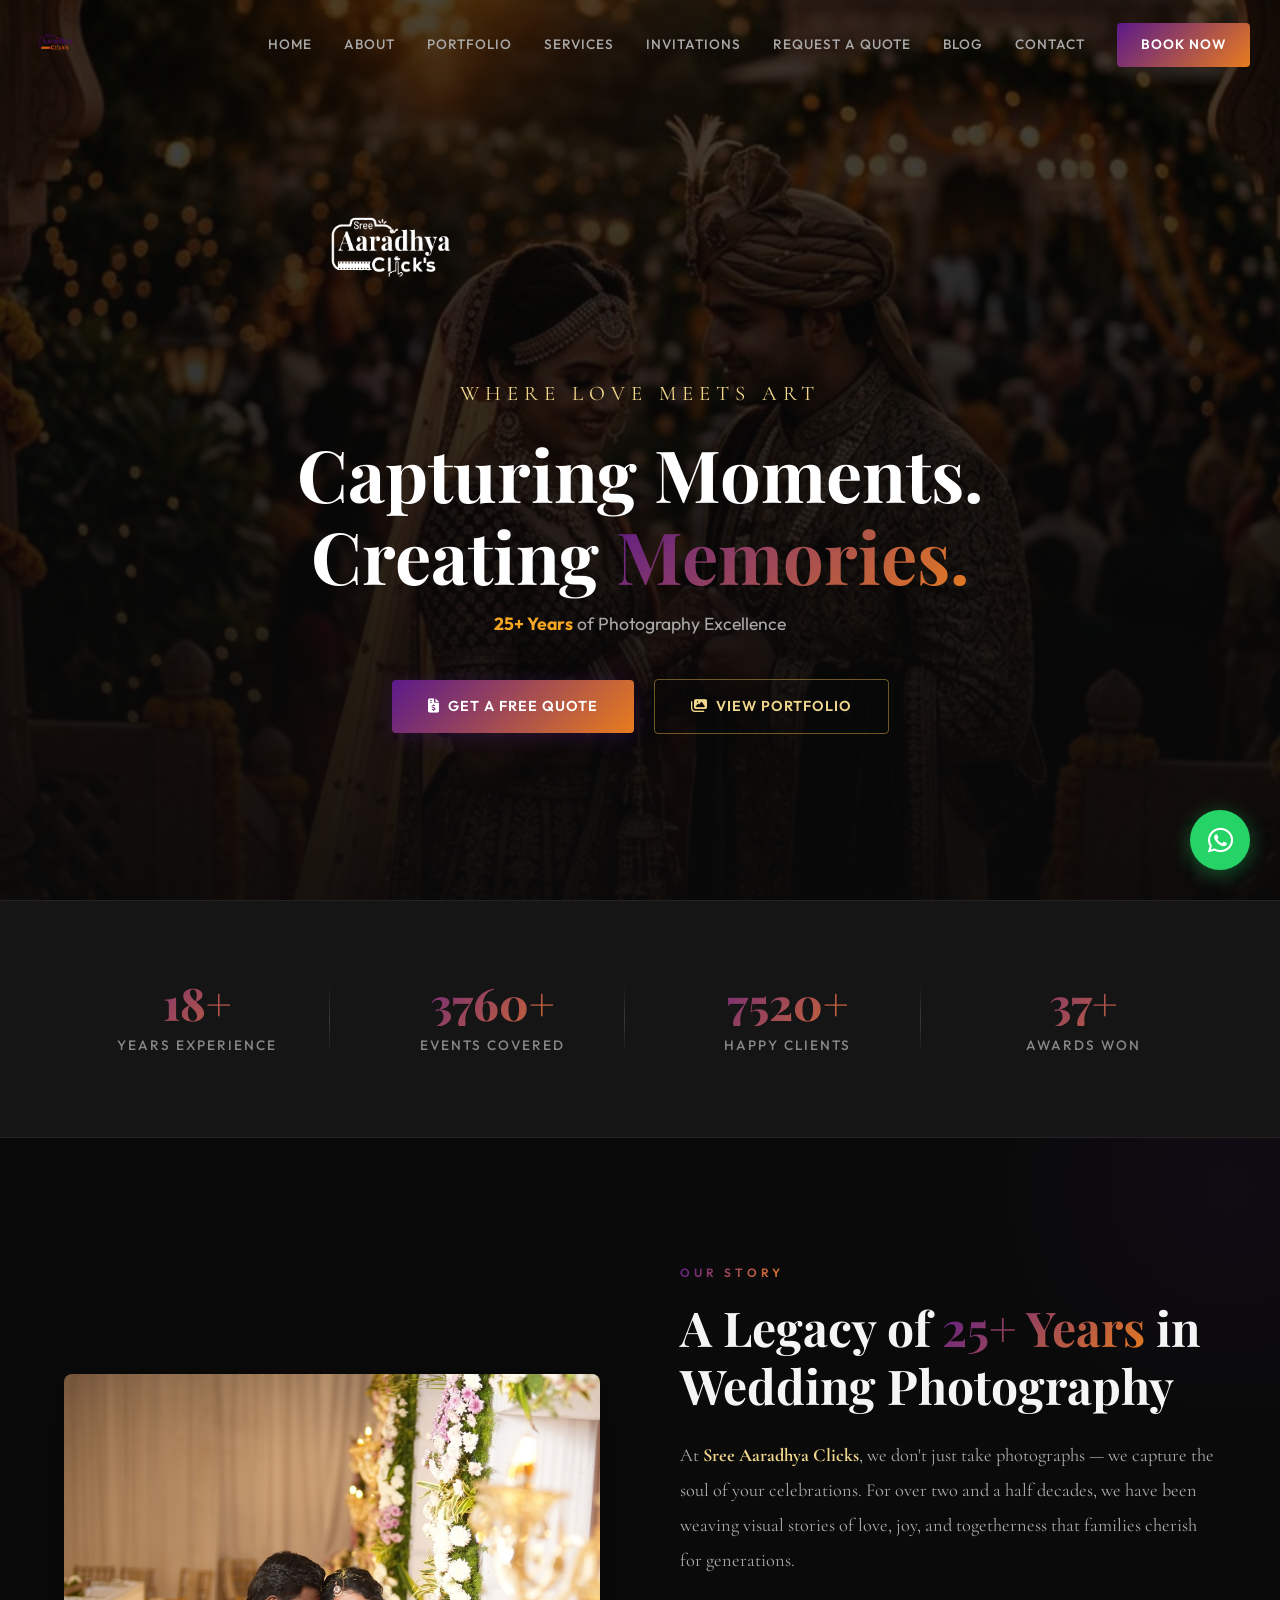
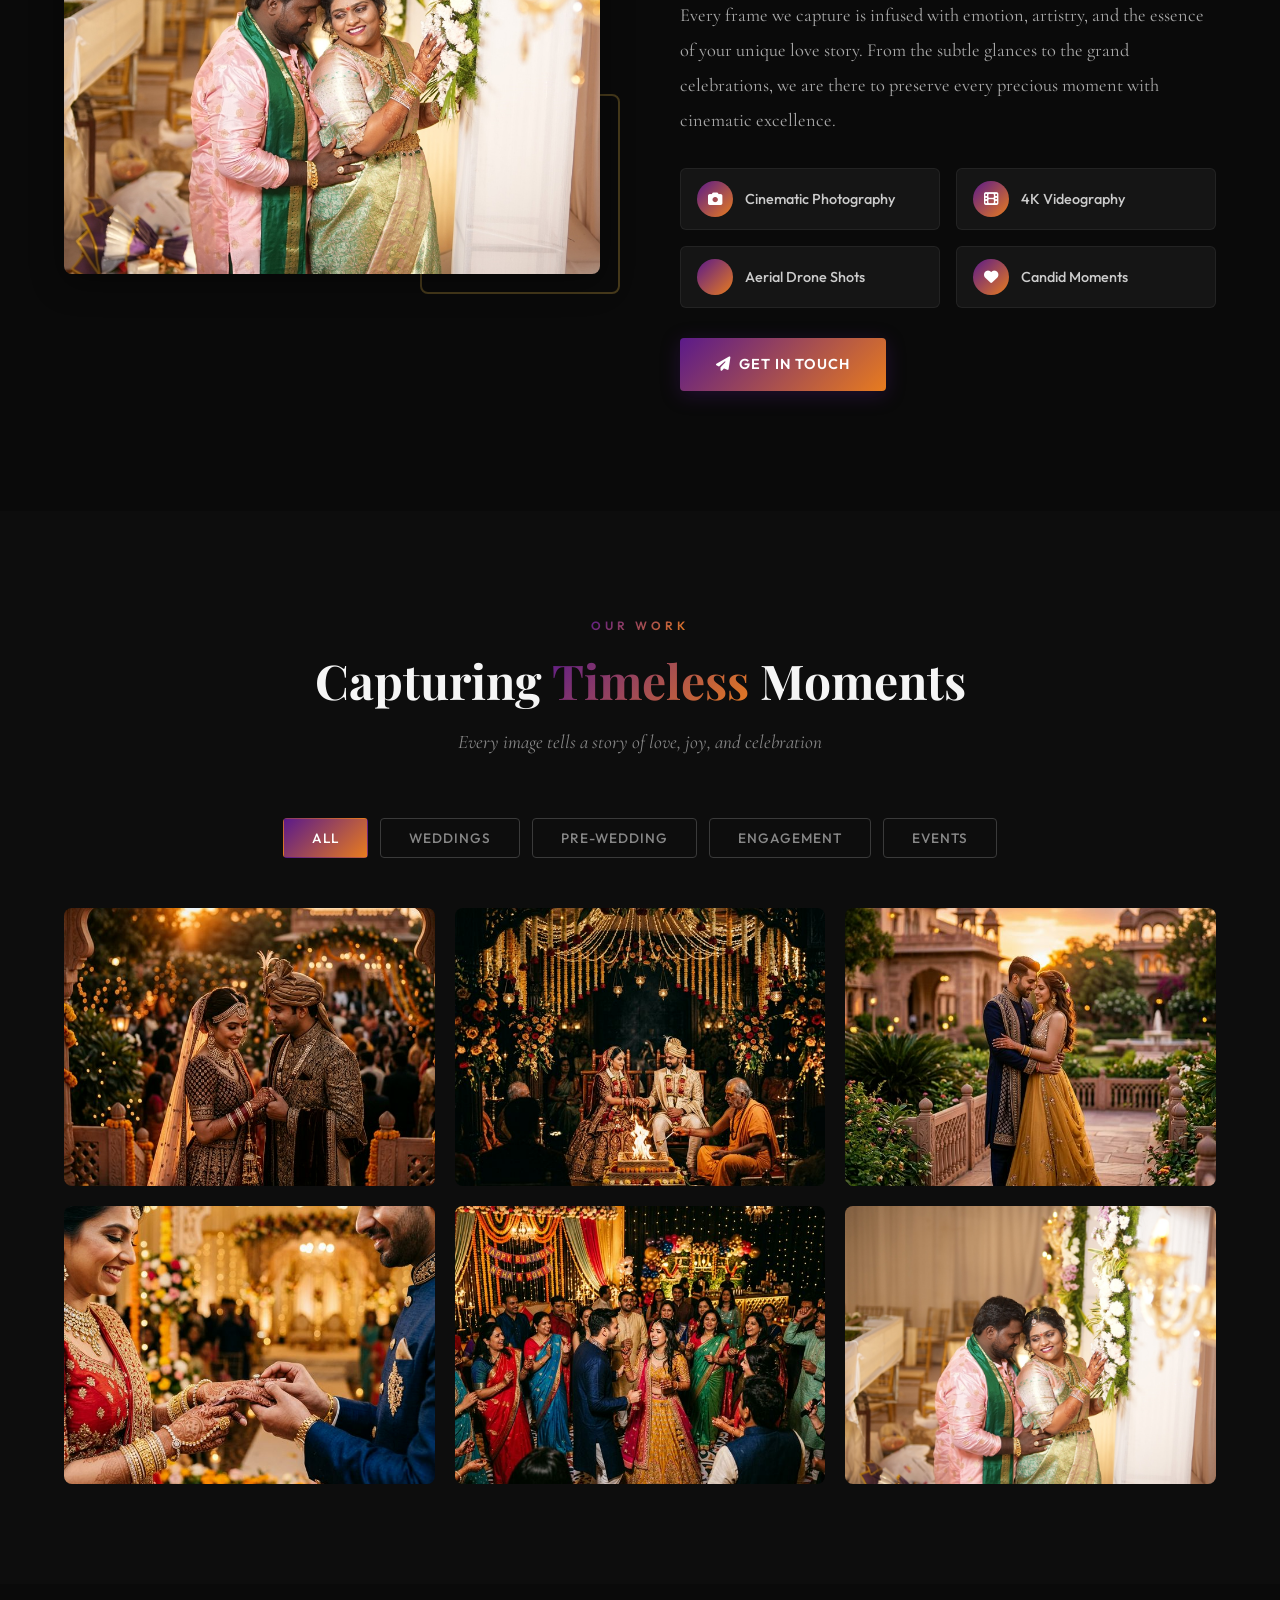
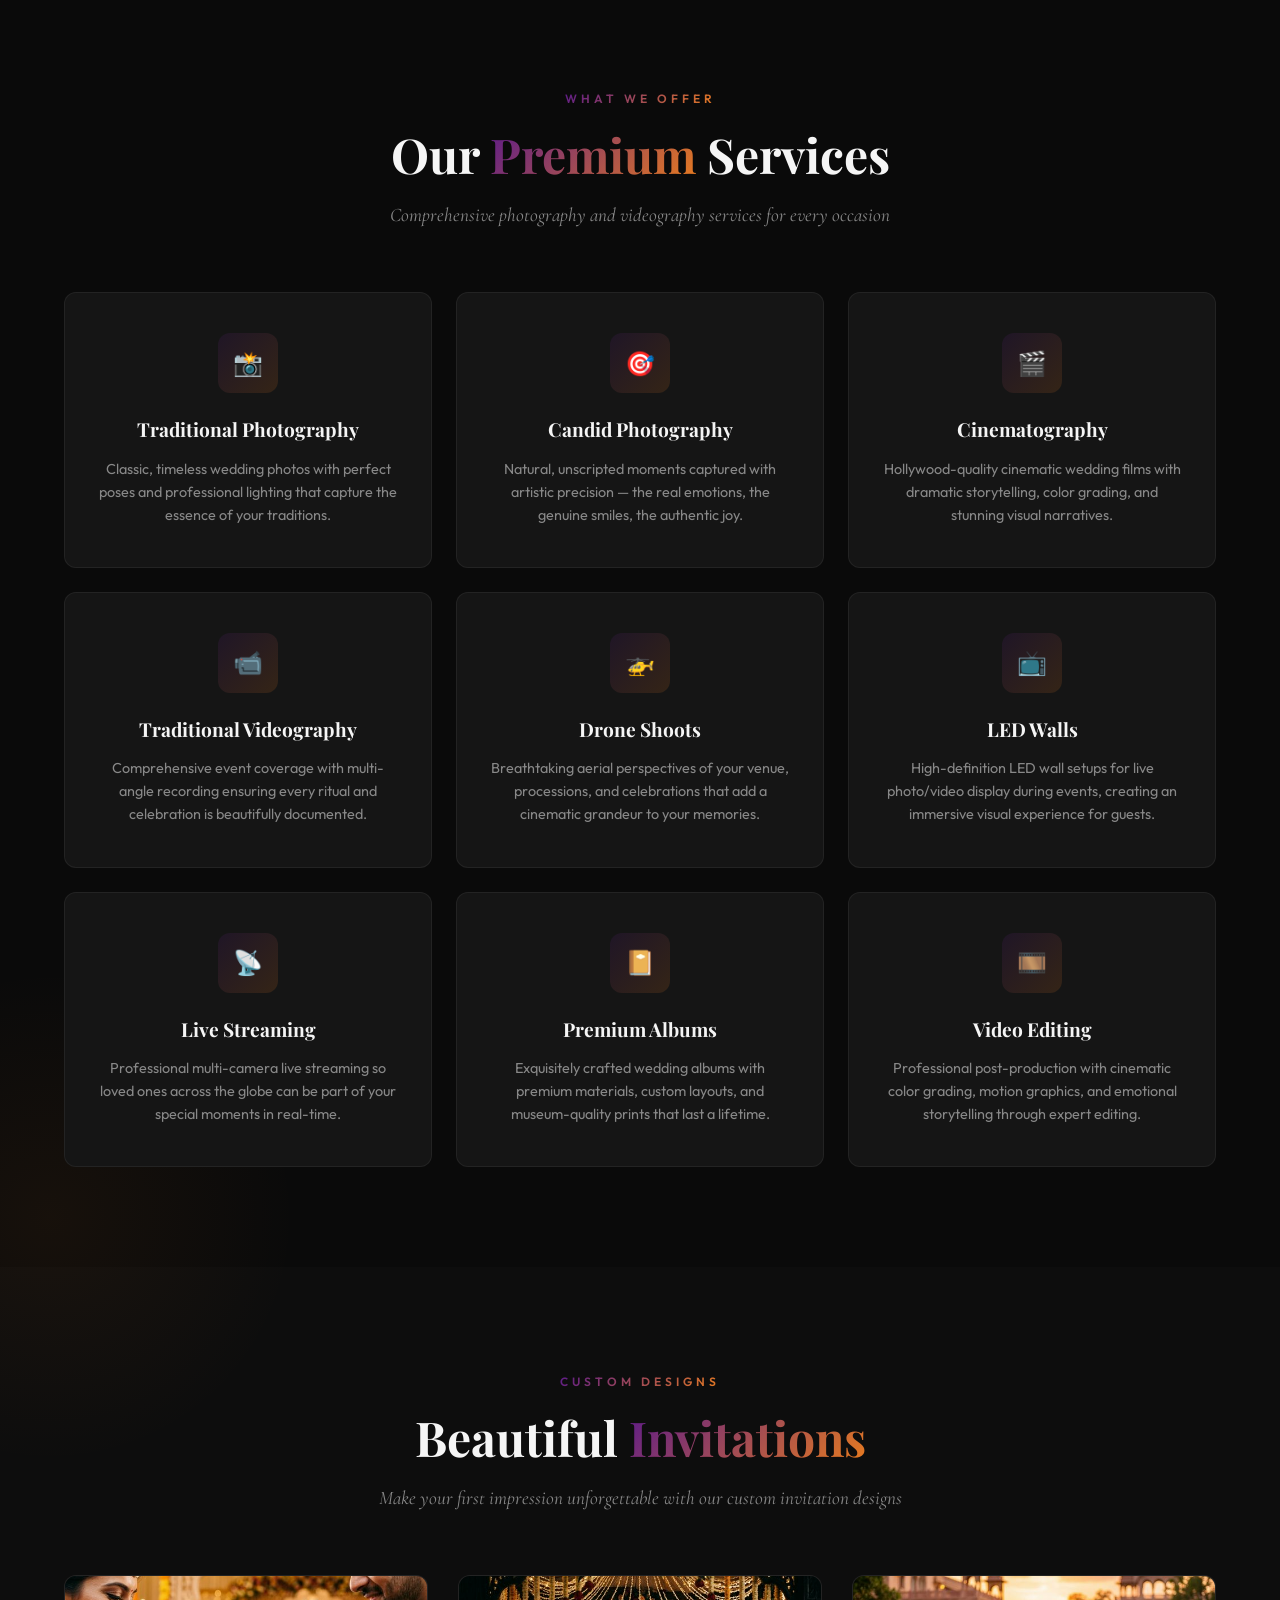
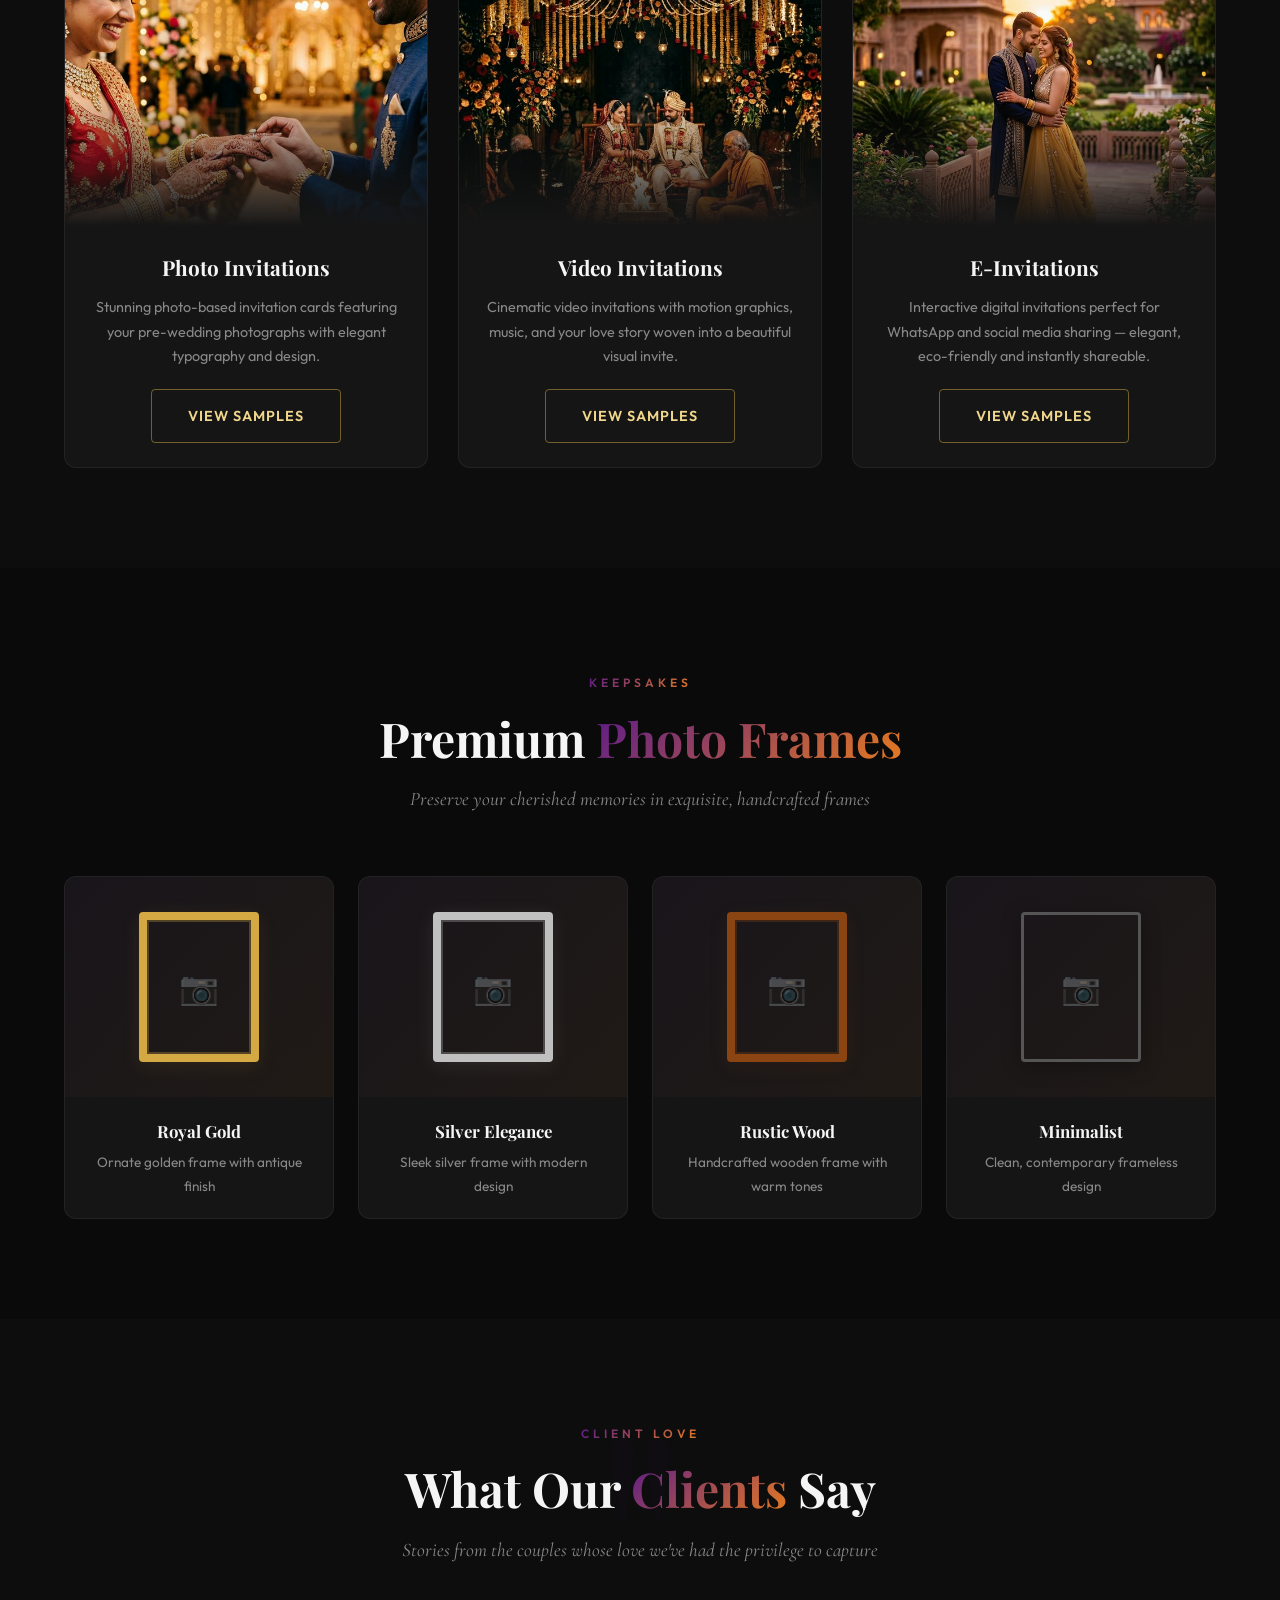
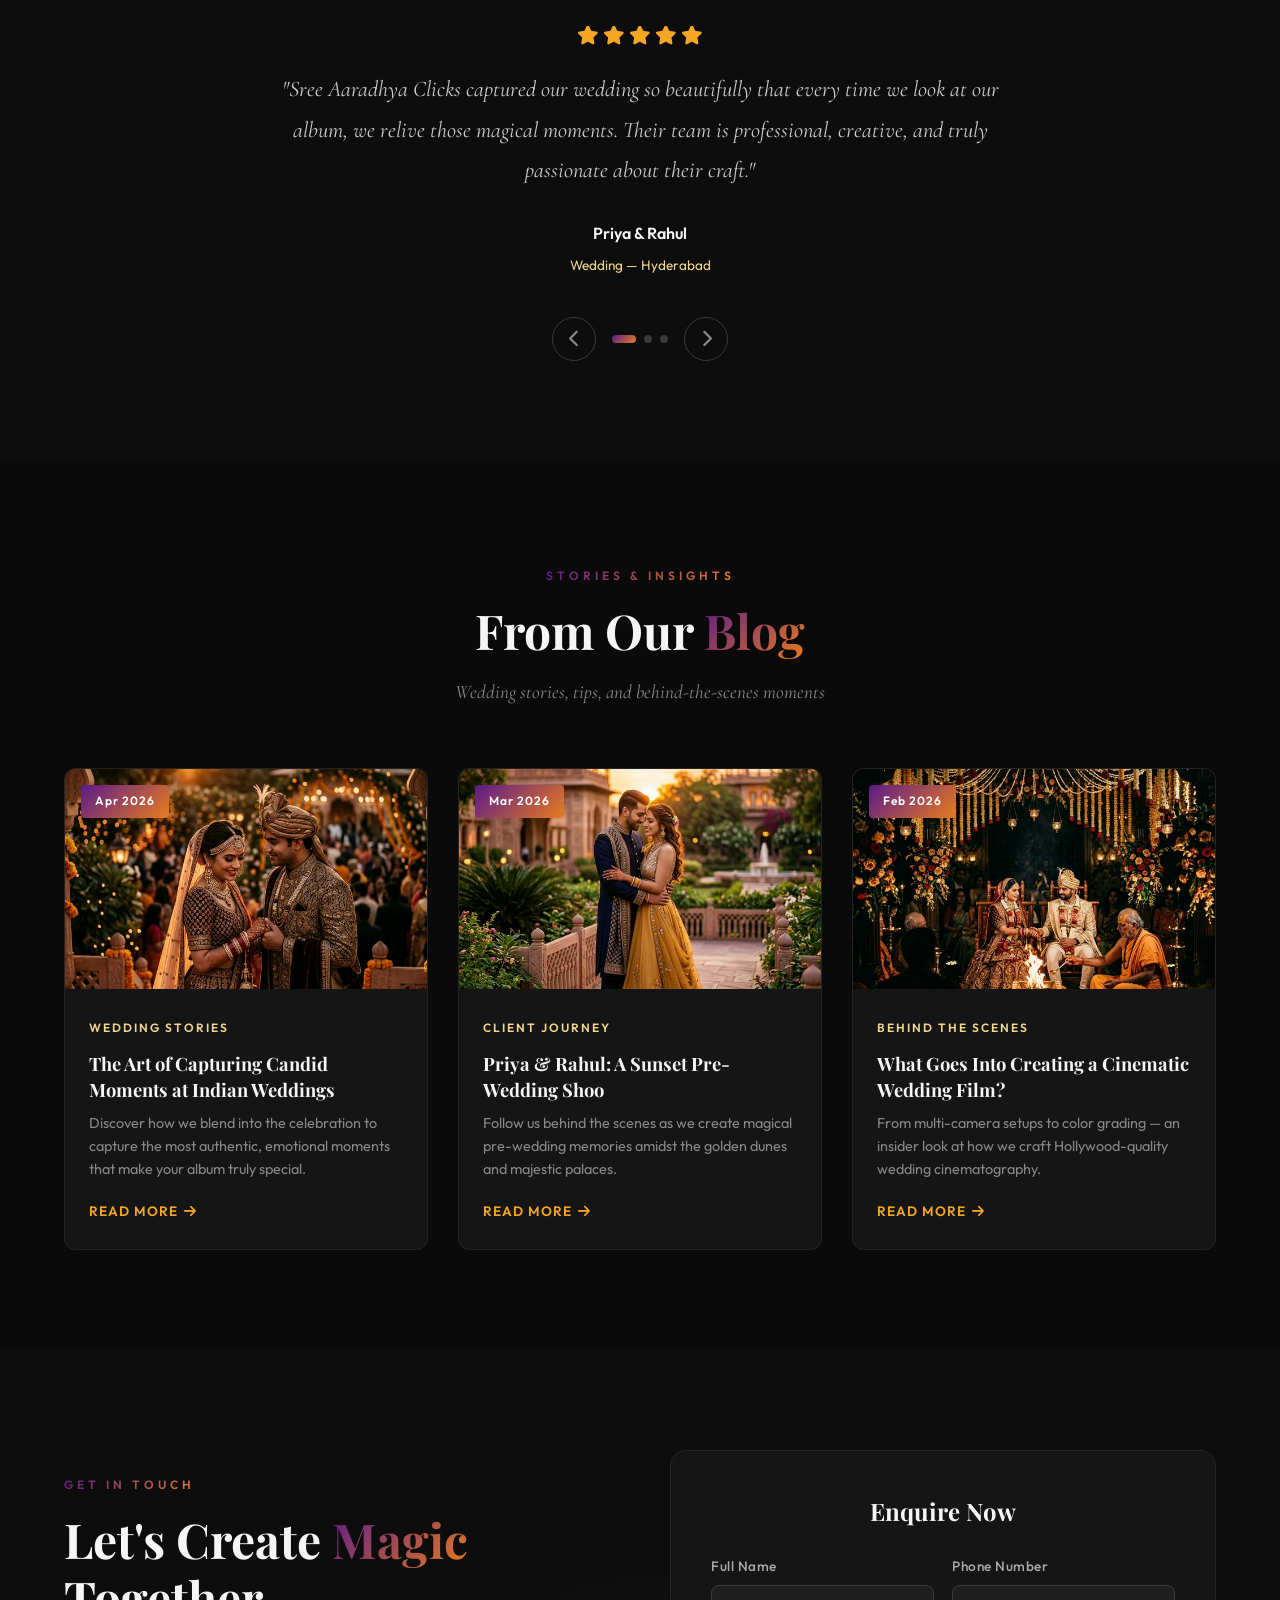
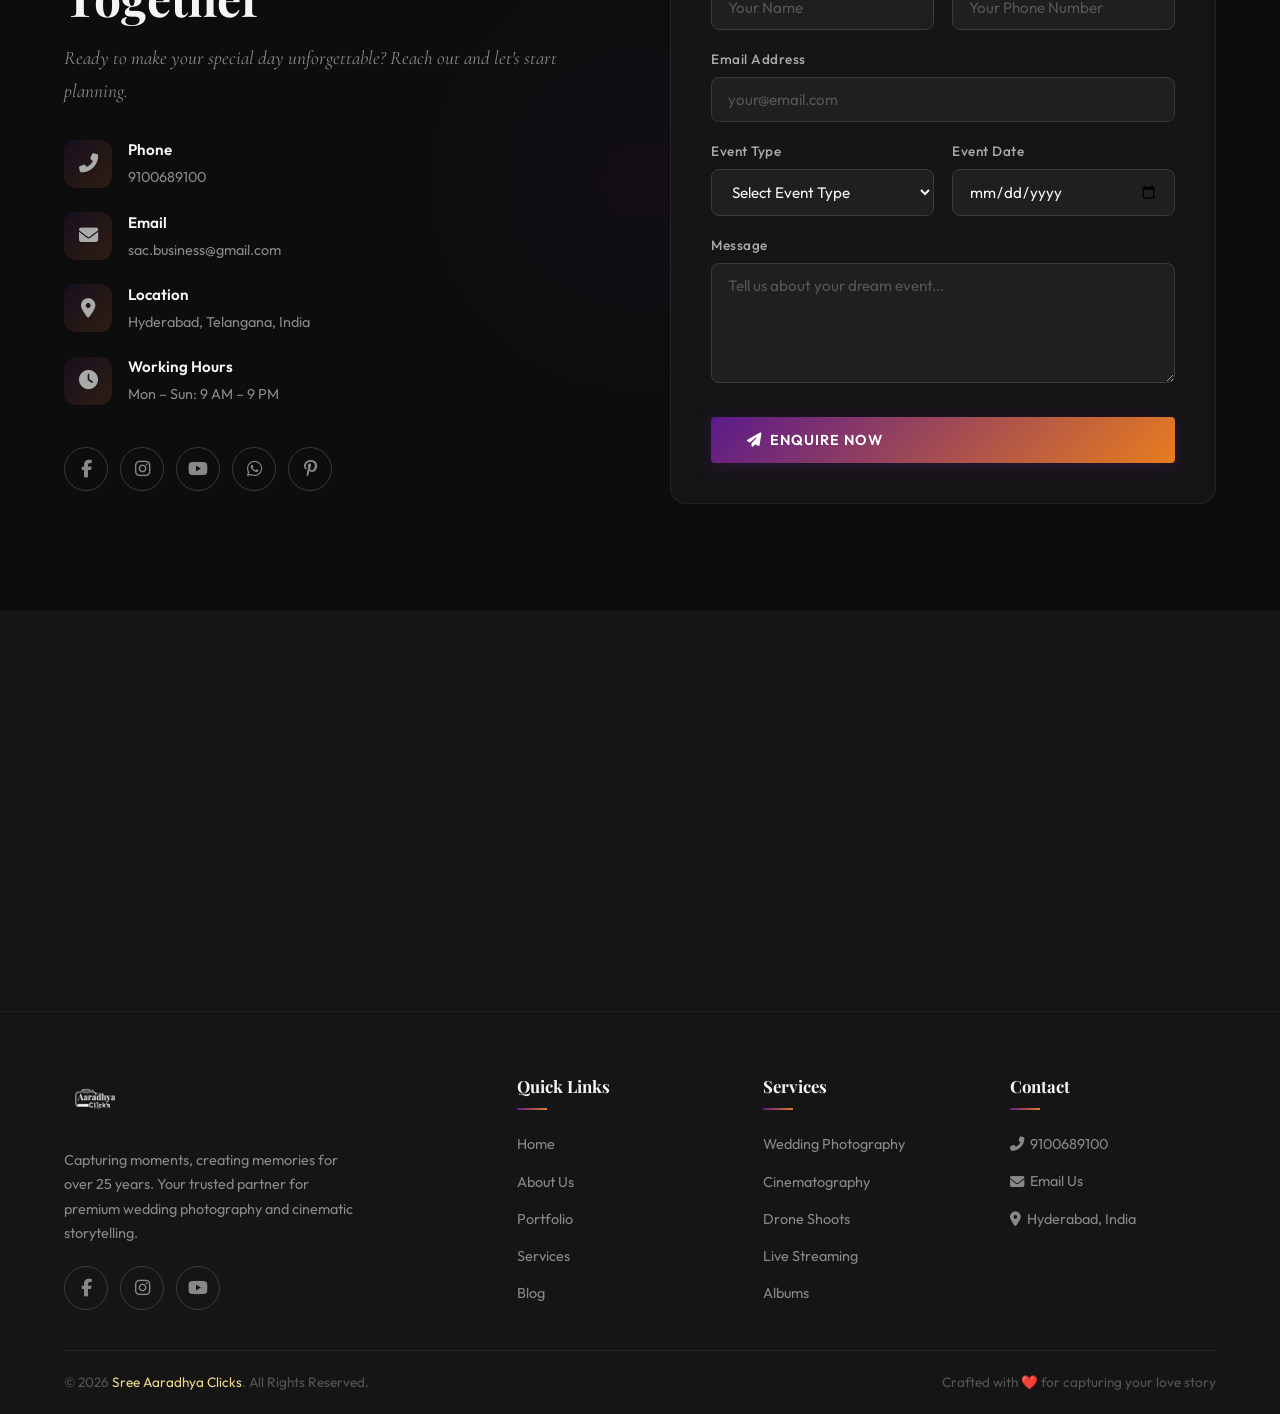
==== commit 335f6448: "feat: add interactive request a quote page" ====
--- a/index.html
+++ b/index.html
@@ -29,10 +29,10 @@
         <a href="/portfolio/index.html">Portfolio</a>
         <a href="/services/index.html">Services</a>
         <a href="/invitations/index.html">Invitations</a>
-        <a href="/quotation/index.html">Quotation</a>
+        <a href="/request-a-quote/index.html">Request a Quote</a>
         <a href="/blog/index.html">Blog</a>
         <a href="/contact/index.html">Contact</a>
-        <a href="/quotation/index.html" class="nav-cta">Get a Quote</a>
+        <a href="/request-a-quote/index.html" class="nav-cta">Book Now</a>
       </div>
       <div class="nav-toggle" id="navToggle"><span></span><span></span><span></span></div>
     </div>
@@ -49,7 +49,7 @@
       <h1 class="hero-title">Capturing Moments.<br>Creating <span class="highlight">Memories.</span></h1>
       <p class="hero-experience"><strong>25+ Years</strong> of Photography Excellence</p>
       <div class="hero-buttons">
-        <a href="quotation/index.html" class="btn btn-primary"><i class="fas fa-file-invoice-dollar"></i> Get a Free Quote</a>
+        <a href="request-a-quote/index.html" class="btn btn-primary"><i class="fas fa-file-invoice-dollar"></i> Get a Free Quote</a>
         <a href="#portfolio" class="btn btn-outline"><i class="fas fa-images"></i> View Portfolio</a>
       </div>
     </div>
